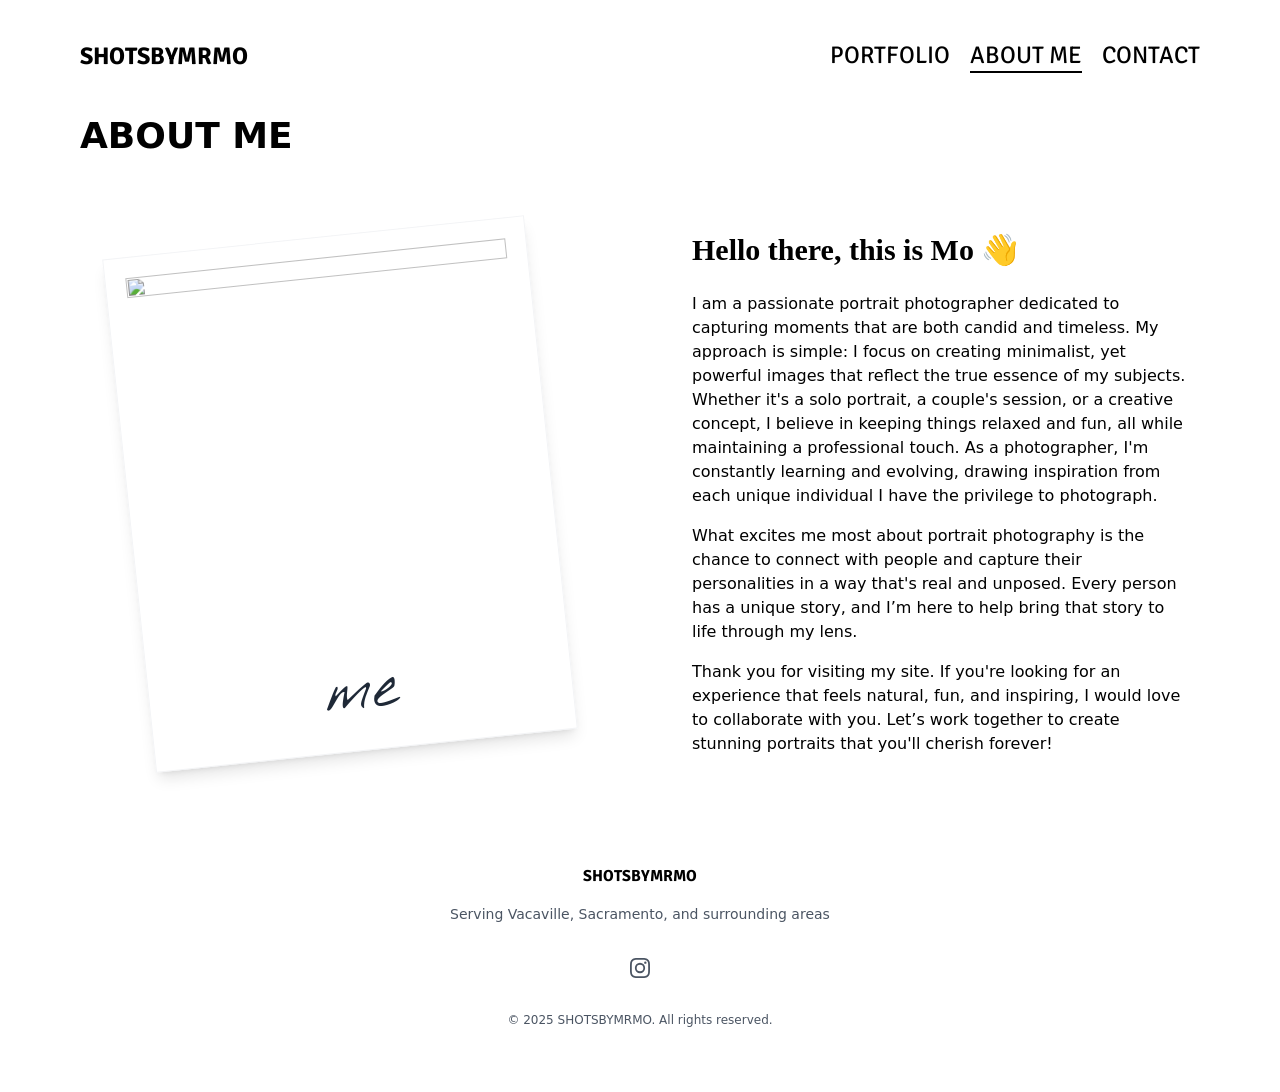
==== about_me.html @ ff5d1e38 "whats in dist" ====
<!DOCTYPE html>
<html lang="en" class="scroll-smooth">

<head>
  <meta charset="UTF-8" />
  <meta http-equiv="X-UA-Compatible" content="IE=edge" />
  <meta name="viewport" content="width=device-width, initial-scale=1.0" />
  <title>SHOTSBYMRMO - About Me</title>
  <meta name="description"
    content="Welcome to shotsbymrmo - where every portrait tells a unique story. Specializing in capturing authentic moments and creating timeless portraits that reflect your true personality. Professional portrait photography services that turn ordinary moments into extraordinary memories.">
  <!-- Favicon -->
  <link rel="icon" type="image/x-icon" href="./assets/shotsbymrmo_favicon.ico" />
  <link rel="stylesheet" href="output.css" />
  <link rel="stylesheet" href="styles.css" />
  <!-- Alpine.js -->
  <script defer src="https://cdn.jsdelivr.net/npm/alpinejs@3.x.x/dist/cdn.min.js"></script>
  <!-- Start - Fonts -->
  <link rel="preconnect" href="https://fonts.gstatic.com" crossorigin />
  <link rel="preconnect" href="https://fonts.googleapis.com" />
  <link href="https://fonts.googleapis.com/css2?family=Nothing+You+Could+Do&display=swap" rel="stylesheet">
  <link href="https://fonts.googleapis.com/css2?family=Signika:wght@400;700&display=swap" rel="stylesheet">
  <!-- End - Fonts -->
</head>

<body
  class="dark:bg-black bg-white h-screen text-black dark:text-white px-5 md:px-20 opacity-0 animate-fade-in transition duration-500">
  <!-- Navbar -->
  <header class="flex w-full overflow-hidden pt-10 pb-1">
    <nav id="nav" x-data="{ open: false }" role="navigation" class="w-full">
      <div class="container mx-auto flex flex-wrap items-center md:flex-no-wrap">
        <div class="mr-4 md:mr-8">
          <a href="../index.html" class="text-2xl font-signika font-bold">SHOTSBYMRMO</a>
        </div>
        <div class="ml-auto md:hidden flex items-center justify-start">
          <button onclick="menuToggle()" @click="open = !open"
            class="tap-highlight-transparent text-black dark:text-white w-5 h-5 relative focus:outline-none"
            @click="open = !open">
            <span class="sr-only">Open main menu</span>
            <div class="block w-5 absolute left-1/2 top-1/2 transform -translate-x-1/2 -translate-y-1/2">
              <span aria-hidden="true"
                class="block absolute h-0.5 w-5 bg-current transform transition duration-500 ease-in-out"
                :class="{'rotate-45': open,' -translate-y-1.5': !open }"></span>
              <span aria-hidden="true"
                class="block absolute  h-0.5 w-5 bg-current   transform transition duration-500 ease-in-out"
                :class="{'opacity-0': open } "></span>
              <span aria-hidden="true"
                class="block absolute  h-0.5 w-5 bg-current transform  transition duration-500 ease-in-out"
                :class="{'-rotate-45': open, ' translate-y-1.5': !open}"></span>
            </div>
          </button>
        </div>
        <div id="menu"
          class="w-full h-0 transition-all ease-out duration-500 md:transition-none md:w-auto md:flex-grow md:flex md:items-center">
          <ul id="ulMenu"
            class="flex flex-col duration-300 ease-out md:space-x-5 sm:transition-none mt-5 md:flex-row md:items-center md:ml-auto md:mt-0 md:pt-0 md:border-0">
            <li class="group transition duration-300">
              <a href="../index.html" class="font-signika text-2xl">PORTFOLIO
                <span
                  class="hidden md:block max-w-0 group-hover:max-w-full transition-all duration-500 h-0.5 bg-black dark:bg-white">
                </span>
              </a>
            </li>
            <li class="group transition duration-300">
              <a href="about_me.html" class="font-signika text-2xl">ABOUT ME
                <span class="hidden md:block h-0.5 bg-black dark:bg-white"></span>
              </a>
            </li>
            <li class="group transition duration-300">
              <a href="contact.html" class="font-signika text-2xl">CONTACT
                <span
                  class="hidden md:block max-w-0 group-hover:max-w-full transition-all duration-500 h-0.5 bg-black dark:bg-white">
                </span>
              </a>
            </li>
          </ul>
        </div>
      </div>
    </nav>
  </header>
  <!-- Content -->
  <div class="container mx-auto">
    <h1 class="text-4xl pt-10 pb-8"><b>ABOUT ME</b></h1>
    <div class="grid grid-cols-2 gap-14 md:gap-20">
      <div class="col-span-2 md:col-span-1">
        <div
          class="bg-white dark:bg-neutral-900 p-5 pb-28 m-6 md:m-12 shadow-lg border border-gray-100 dark:border-neutral-800 hover:rotate-0 transition duration-500 -rotate-6 relative">
          <img src="https://images.unsplash.com/photo-1736904454590-792a5d4aa386?q=80&w=1587&auto=format&fit=crop&ixlib=rb-4.0.3&ixid=M3wxMjA3fDB8MHxwaG90by1wYWdlfHx8fGVufDB8fHx8fA%3D%3D" alt=""
            class="smooth-edges flex flex-col w-full aspect-square object-cover h-auto"
            style="object-position: center 50%" />
            
          <div class="absolute bottom-0 left-0 right-0 text-center">
            <p class="text-gray-800 dark:text-slate-200 pb-7 h-full text-6xl font-nothingyoucoulddo">me</p>
          </div>
        </div>

      </div>
      <section class="font-normal text-center text-base md:text-start mx-3 col-span-2 md:col-span-1 my-auto">
        <div class="block md:hidden">
          <p class="text-3xl font-serif font-bold mb-1">Hello there,</p>
          <p class="text-3xl font-serif font-bold mb-6">this is Mo <span class="animate-wave">👋</span></p>
        </div>
        <p class="hidden md:block text-3xl font-serif font-bold mb-6">Hello there, this is Mo
          <span class="animate-wave">👋</span>
        </p>
        <p class="mb-4">
          I am a passionate portrait photographer dedicated to capturing moments that are both candid and timeless.
          My approach is simple: I focus on creating minimalist, yet powerful images that reflect the true essence 
          of my subjects. Whether it's a solo portrait, a couple's session, or a creative concept,
          I believe in keeping things relaxed and fun, all while maintaining a professional touch.
          As a photographer, I'm constantly learning and evolving, drawing inspiration from each
          unique individual I have the privilege to photograph.
        </p>
        <p class="mb-4">
          What excites me most about portrait photography is the chance to connect with people
          and capture their personalities in a way that's real and unposed. Every person has
          a unique story, and I’m here to help bring that story to life through my lens.
        </p>
        <p>
          Thank you for visiting my site. If you're looking for an experience that feels natural,
          fun, and inspiring, I would love to collaborate with you. Let’s work together to create
          stunning portraits that you'll cherish forever!
        </p>
      </section>
    </div>
  </div>
  <!-- Footer -->
  <footer>
    <div class="max-w-screen-xl py-16 mx-auto">
      <div class="grid grid-cols-1 gap-8 text-center mx-auto">
        <div>
          <p class="font-signika"><b>SHOTSBYMRMO</b></p>
          <p class="mt-4 text-sm text-gray-600 dark:text-gray-300">
            Serving Vacaville, Sacramento, and surrounding areas
          </p>
          <div class="flex mx-auto">
            <div class="mx-auto space-x-6 flex mt-8 text-gray-600 dark:text-gray-300">
              <a class="transition duration-300 hover:opacity-75" href="https://www.instagram.com/shotsbymrmo?utm_source=ig_web_button_share_sheet&igsh=ZDNlZDc0MzIxNw==" target="_blank"
                rel="noreferrer">
                <span class="sr-only"> Instagram </span>
                <svg class="w-6 h-6" fill="currentColor" viewBox="0 0 24 24" aria-hidden="true">
                  <path fillRule="evenodd"
                    d="M12.315 2c2.43 0 2.784.013 3.808.06 1.064.049 1.791.218 2.427.465a4.902 4.902 0 011.772 1.153 4.902 4.902 0 011.153 1.772c.247.636.416 1.363.465 2.427.048 1.067.06 1.407.06 4.123v.08c0 2.643-.012 2.987-.06 4.043-.049 1.064-.218 1.791-.465 2.427a4.902 4.902 0 01-1.153 1.772 4.902 4.902 0 01-1.772 1.153c-.636.247-1.363.416-2.427.465-1.067.048-1.407.06-4.123.06h-.08c-2.643 0-2.987-.012-4.043-.06-1.064-.049-1.791-.218-2.427-.465a4.902 4.902 0 01-1.772-1.153 4.902 4.902 0 01-1.153-1.772c-.247-.636-.416-1.363-.465-2.427-.047-1.024-.06-1.379-.06-3.808v-.63c0-2.43.013-2.784.06-3.808.049-1.064.218-1.791.465-2.427a4.902 4.902 0 011.153-1.772A4.902 4.902 0 015.45 2.525c.636-.247 1.363-.416 2.427-.465C8.901 2.013 9.256 2 11.685 2h.63zm-.081 1.802h-.468c-2.456 0-2.784.011-3.807.058-.975.045-1.504.207-1.857.344-.467.182-.8.398-1.15.748-.35.35-.566.683-.748 1.15-.137.353-.3.882-.344 1.857-.047 1.023-.058 1.351-.058 3.807v.468c0 2.456.011 2.784.058 3.807.045.975.207 1.504.344 1.857.182.466.399.8.748 1.15.35.35.683.566 1.15.748.353.137.882.3 1.857.344 1.054.048 1.37.058 4.041.058h.08c2.597 0 2.917-.01 3.96-.058.976-.045 1.505-.207 1.858-.344.466-.182.8-.398 1.15-.748.35-.35.566-.683.748-1.15.137-.353.3-.882.344-1.857.048-1.055.058-1.37.058-4.041v-.08c0-2.597-.01-2.917-.058-3.96-.045-.976-.207-1.505-.344-1.858a3.097 3.097 0 00-.748-1.15 3.098 3.098 0 00-1.15-.748c-.353-.137-.882-.3-1.857-.344-1.023-.047-1.351-.058-3.807-.058zM12 6.865a5.135 5.135 0 110 10.27 5.135 5.135 0 010-10.27zm0 1.802a3.333 3.333 0 100 6.666 3.333 3.333 0 000-6.666zm5.338-3.205a1.2 1.2 0 110 2.4 1.2 1.2 0 010-2.4z"
                    clipRule="evenodd" />
                </svg>
              </a>
            </div>
          </div>
        </div>
      </div>
      <p class="mt-8 text-xs text-gray-600 dark:text-gray-300 text-center">
        © 2025 SHOTSBYMRMO. All rights reserved.
      </p>
    </div>
  </footer>
  <script src="fade_in.js"></script>
  <script src="menu.js"></script>
</body>

</html>
---- output.css ----
/*
! tailwindcss v3.2.7 | MIT License | https://tailwindcss.com
*/

/*
1. Prevent padding and border from affecting element width. (https://github.com/mozdevs/cssremedy/issues/4)
2. Allow adding a border to an element by just adding a border-width. (https://github.com/tailwindcss/tailwindcss/pull/116)
*/

*,
::before,
::after {
  box-sizing: border-box;
  /* 1 */
  border-width: 0;
  /* 2 */
  border-style: solid;
  /* 2 */
  border-color: #e5e7eb;
  /* 2 */
}

::before,
::after {
  --tw-content: '';
}

/*
1. Use a consistent sensible line-height in all browsers.
2. Prevent adjustments of font size after orientation changes in iOS.
3. Use a more readable tab size.
4. Use the user's configured `sans` font-family by default.
5. Use the user's configured `sans` font-feature-settings by default.
*/

html {
  line-height: 1.5;
  /* 1 */
  -webkit-text-size-adjust: 100%;
  /* 2 */
  -moz-tab-size: 4;
  /* 3 */
  -o-tab-size: 4;
     tab-size: 4;
  /* 3 */
  font-family: ui-sans-serif, system-ui, -apple-system, BlinkMacSystemFont, "Segoe UI", Roboto, "Helvetica Neue", Arial, "Noto Sans", sans-serif, "Apple Color Emoji", "Segoe UI Emoji", "Segoe UI Symbol", "Noto Color Emoji";
  /* 4 */
  font-feature-settings: normal;
  /* 5 */
}

/*
1. Remove the margin in all browsers.
2. Inherit line-height from `html` so users can set them as a class directly on the `html` element.
*/

body {
  margin: 0;
  /* 1 */
  line-height: inherit;
  /* 2 */
}

/*
1. Add the correct height in Firefox.
2. Correct the inheritance of border color in Firefox. (https://bugzilla.mozilla.org/show_bug.cgi?id=190655)
3. Ensure horizontal rules are visible by default.
*/

hr {
  height: 0;
  /* 1 */
  color: inherit;
  /* 2 */
  border-top-width: 1px;
  /* 3 */
}

/*
Add the correct text decoration in Chrome, Edge, and Safari.
*/

abbr:where([title]) {
  -webkit-text-decoration: underline dotted;
          text-decoration: underline dotted;
}

/*
Remove the default font size and weight for headings.
*/

h1,
h2,
h3,
h4,
h5,
h6 {
  font-size: inherit;
  font-weight: inherit;
}

/*
Reset links to optimize for opt-in styling instead of opt-out.
*/

a {
  color: inherit;
  text-decoration: inherit;
}

/*
Add the correct font weight in Edge and Safari.
*/

b,
strong {
  font-weight: bolder;
}

/*
1. Use the user's configured `mono` font family by default.
2. Correct the odd `em` font sizing in all browsers.
*/

code,
kbd,
samp,
pre {
  font-family: ui-monospace, SFMono-Regular, Menlo, Monaco, Consolas, "Liberation Mono", "Courier New", monospace;
  /* 1 */
  font-size: 1em;
  /* 2 */
}

/*
Add the correct font size in all browsers.
*/

small {
  font-size: 80%;
}

/*
Prevent `sub` and `sup` elements from affecting the line height in all browsers.
*/

sub,
sup {
  font-size: 75%;
  line-height: 0;
  position: relative;
  vertical-align: baseline;
}

sub {
  bottom: -0.25em;
}

sup {
  top: -0.5em;
}

/*
1. Remove text indentation from table contents in Chrome and Safari. (https://bugs.chromium.org/p/chromium/issues/detail?id=999088, https://bugs.webkit.org/show_bug.cgi?id=201297)
2. Correct table border color inheritance in all Chrome and Safari. (https://bugs.chromium.org/p/chromium/issues/detail?id=935729, https://bugs.webkit.org/show_bug.cgi?id=195016)
3. Remove gaps between table borders by default.
*/

table {
  text-indent: 0;
  /* 1 */
  border-color: inherit;
  /* 2 */
  border-collapse: collapse;
  /* 3 */
}

/*
1. Change the font styles in all browsers.
2. Remove the margin in Firefox and Safari.
3. Remove default padding in all browsers.
*/

button,
input,
optgroup,
select,
textarea {
  font-family: inherit;
  /* 1 */
  font-size: 100%;
  /* 1 */
  font-weight: inherit;
  /* 1 */
  line-height: inherit;
  /* 1 */
  color: inherit;
  /* 1 */
  margin: 0;
  /* 2 */
  padding: 0;
  /* 3 */
}

/*
Remove the inheritance of text transform in Edge and Firefox.
*/

button,
select {
  text-transform: none;
}

/*
1. Correct the inability to style clickable types in iOS and Safari.
2. Remove default button styles.
*/

button,
[type='button'],
[type='reset'],
[type='submit'] {
  -webkit-appearance: button;
  /* 1 */
  background-color: transparent;
  /* 2 */
  background-image: none;
  /* 2 */
}

/*
Use the modern Firefox focus style for all focusable elements.
*/

:-moz-focusring {
  outline: auto;
}

/*
Remove the additional `:invalid` styles in Firefox. (https://github.com/mozilla/gecko-dev/blob/2f9eacd9d3d995c937b4251a5557d95d494c9be1/layout/style/res/forms.css#L728-L737)
*/

:-moz-ui-invalid {
  box-shadow: none;
}

/*
Add the correct vertical alignment in Chrome and Firefox.
*/

progress {
  vertical-align: baseline;
}

/*
Correct the cursor style of increment and decrement buttons in Safari.
*/

::-webkit-inner-spin-button,
::-webkit-outer-spin-button {
  height: auto;
}

/*
1. Correct the odd appearance in Chrome and Safari.
2. Correct the outline style in Safari.
*/

[type='search'] {
  -webkit-appearance: textfield;
  /* 1 */
  outline-offset: -2px;
  /* 2 */
}

/*
Remove the inner padding in Chrome and Safari on macOS.
*/

::-webkit-search-decoration {
  -webkit-appearance: none;
}

/*
1. Correct the inability to style clickable types in iOS and Safari.
2. Change font properties to `inherit` in Safari.
*/

::-webkit-file-upload-button {
  -webkit-appearance: button;
  /* 1 */
  font: inherit;
  /* 2 */
}

/*
Add the correct display in Chrome and Safari.
*/

summary {
  display: list-item;
}

/*
Removes the default spacing and border for appropriate elements.
*/

blockquote,
dl,
dd,
h1,
h2,
h3,
h4,
h5,
h6,
hr,
figure,
p,
pre {
  margin: 0;
}

fieldset {
  margin: 0;
  padding: 0;
}

legend {
  padding: 0;
}

ol,
ul,
menu {
  list-style: none;
  margin: 0;
  padding: 0;
}

/*
Prevent resizing textareas horizontally by default.
*/

textarea {
  resize: vertical;
}

/*
1. Reset the default placeholder opacity in Firefox. (https://github.com/tailwindlabs/tailwindcss/issues/3300)
2. Set the default placeholder color to the user's configured gray 400 color.
*/

input::-moz-placeholder, textarea::-moz-placeholder {
  opacity: 1;
  /* 1 */
  color: #9ca3af;
  /* 2 */
}

input::placeholder,
textarea::placeholder {
  opacity: 1;
  /* 1 */
  color: #9ca3af;
  /* 2 */
}

/*
Set the default cursor for buttons.
*/

button,
[role="button"] {
  cursor: pointer;
}

/*
Make sure disabled buttons don't get the pointer cursor.
*/

:disabled {
  cursor: default;
}

/*
1. Make replaced elements `display: block` by default. (https://github.com/mozdevs/cssremedy/issues/14)
2. Add `vertical-align: middle` to align replaced elements more sensibly by default. (https://github.com/jensimmons/cssremedy/issues/14#issuecomment-634934210)
   This can trigger a poorly considered lint error in some tools but is included by design.
*/

img,
svg,
video,
canvas,
audio,
iframe,
embed,
object {
  display: block;
  /* 1 */
  vertical-align: middle;
  /* 2 */
}

/*
Constrain images and videos to the parent width and preserve their intrinsic aspect ratio. (https://github.com/mozdevs/cssremedy/issues/14)
*/

img,
video {
  max-width: 100%;
  height: auto;
}

/* Make elements with the HTML hidden attribute stay hidden by default */

[hidden] {
  display: none;
}

*, ::before, ::after {
  --tw-border-spacing-x: 0;
  --tw-border-spacing-y: 0;
  --tw-translate-x: 0;
  --tw-translate-y: 0;
  --tw-rotate: 0;
  --tw-skew-x: 0;
  --tw-skew-y: 0;
  --tw-scale-x: 1;
  --tw-scale-y: 1;
  --tw-pan-x:  ;
  --tw-pan-y:  ;
  --tw-pinch-zoom:  ;
  --tw-scroll-snap-strictness: proximity;
  --tw-ordinal:  ;
  --tw-slashed-zero:  ;
  --tw-numeric-figure:  ;
  --tw-numeric-spacing:  ;
  --tw-numeric-fraction:  ;
  --tw-ring-inset:  ;
  --tw-ring-offset-width: 0px;
  --tw-ring-offset-color: #fff;
  --tw-ring-color: rgb(59 130 246 / 0.5);
  --tw-ring-offset-shadow: 0 0 #0000;
  --tw-ring-shadow: 0 0 #0000;
  --tw-shadow: 0 0 #0000;
  --tw-shadow-colored: 0 0 #0000;
  --tw-blur:  ;
  --tw-brightness:  ;
  --tw-contrast:  ;
  --tw-grayscale:  ;
  --tw-hue-rotate:  ;
  --tw-invert:  ;
  --tw-saturate:  ;
  --tw-sepia:  ;
  --tw-drop-shadow:  ;
  --tw-backdrop-blur:  ;
  --tw-backdrop-brightness:  ;
  --tw-backdrop-contrast:  ;
  --tw-backdrop-grayscale:  ;
  --tw-backdrop-hue-rotate:  ;
  --tw-backdrop-invert:  ;
  --tw-backdrop-opacity:  ;
  --tw-backdrop-saturate:  ;
  --tw-backdrop-sepia:  ;
}

::backdrop {
  --tw-border-spacing-x: 0;
  --tw-border-spacing-y: 0;
  --tw-translate-x: 0;
  --tw-translate-y: 0;
  --tw-rotate: 0;
  --tw-skew-x: 0;
  --tw-skew-y: 0;
  --tw-scale-x: 1;
  --tw-scale-y: 1;
  --tw-pan-x:  ;
  --tw-pan-y:  ;
  --tw-pinch-zoom:  ;
  --tw-scroll-snap-strictness: proximity;
  --tw-ordinal:  ;
  --tw-slashed-zero:  ;
  --tw-numeric-figure:  ;
  --tw-numeric-spacing:  ;
  --tw-numeric-fraction:  ;
  --tw-ring-inset:  ;
  --tw-ring-offset-width: 0px;
  --tw-ring-offset-color: #fff;
  --tw-ring-color: rgb(59 130 246 / 0.5);
  --tw-ring-offset-shadow: 0 0 #0000;
  --tw-ring-shadow: 0 0 #0000;
  --tw-shadow: 0 0 #0000;
  --tw-shadow-colored: 0 0 #0000;
  --tw-blur:  ;
  --tw-brightness:  ;
  --tw-contrast:  ;
  --tw-grayscale:  ;
  --tw-hue-rotate:  ;
  --tw-invert:  ;
  --tw-saturate:  ;
  --tw-sepia:  ;
  --tw-drop-shadow:  ;
  --tw-backdrop-blur:  ;
  --tw-backdrop-brightness:  ;
  --tw-backdrop-contrast:  ;
  --tw-backdrop-grayscale:  ;
  --tw-backdrop-hue-rotate:  ;
  --tw-backdrop-invert:  ;
  --tw-backdrop-opacity:  ;
  --tw-backdrop-saturate:  ;
  --tw-backdrop-sepia:  ;
}

.container {
  width: 100%;
}

@media (min-width: 640px) {
  .container {
    max-width: 640px;
  }
}

@media (min-width: 768px) {
  .container {
    max-width: 768px;
  }
}

@media (min-width: 1024px) {
  .container {
    max-width: 1024px;
  }
}

@media (min-width: 1280px) {
  .container {
    max-width: 1280px;
  }
}

@media (min-width: 1536px) {
  .container {
    max-width: 1536px;
  }
}

.sr-only {
  position: absolute;
  width: 1px;
  height: 1px;
  padding: 0;
  margin: -1px;
  overflow: hidden;
  clip: rect(0, 0, 0, 0);
  white-space: nowrap;
  border-width: 0;
}

.absolute {
  position: absolute;
}

.relative {
  position: relative;
}

.bottom-0 {
  bottom: 0px;
}

.left-0 {
  left: 0px;
}

.left-1\/2 {
  left: 50%;
}

.right-0 {
  right: 0px;
}

.top-1\/2 {
  top: 50%;
}

.col-span-2 {
  grid-column: span 2 / span 2;
}

.m-6 {
  margin: 1.5rem;
}

.mx-3 {
  margin-left: 0.75rem;
  margin-right: 0.75rem;
}

.mx-4 {
  margin-left: 1rem;
  margin-right: 1rem;
}

.mx-auto {
  margin-left: auto;
  margin-right: auto;
}

.my-auto {
  margin-top: auto;
  margin-bottom: auto;
}

.mb-1 {
  margin-bottom: 0.25rem;
}

.mb-2 {
  margin-bottom: 0.5rem;
}

.mb-4 {
  margin-bottom: 1rem;
}

.mb-6 {
  margin-bottom: 1.5rem;
}

.ml-5 {
  margin-left: 1.25rem;
}

.ml-auto {
  margin-left: auto;
}

.mr-4 {
  margin-right: 1rem;
}

.mt-4 {
  margin-top: 1rem;
}

.mt-5 {
  margin-top: 1.25rem;
}

.mt-8 {
  margin-top: 2rem;
}

.block {
  display: block;
}

.flex {
  display: flex;
}

.grid {
  display: grid;
}

.hidden {
  display: none;
}

.aspect-square {
  aspect-ratio: 1 / 1;
}

.h-0 {
  height: 0px;
}

.h-0\.5 {
  height: 0.125rem;
}

.h-32 {
  height: 8rem;
}

.h-5 {
  height: 1.25rem;
}

.h-6 {
  height: 1.5rem;
}

.h-auto {
  height: auto;
}

.h-full {
  height: 100%;
}

.h-screen {
  height: 100vh;
}

.max-h-full {
  max-height: 100%;
}

.w-5 {
  width: 1.25rem;
}

.w-6 {
  width: 1.5rem;
}

.w-full {
  width: 100%;
}

.max-w-0 {
  max-width: 0rem;
}

.max-w-screen-md {
  max-width: 768px;
}

.max-w-screen-xl {
  max-width: 1280px;
}

.-translate-x-1\/2 {
  --tw-translate-x: -50%;
  transform: translate(var(--tw-translate-x), var(--tw-translate-y)) rotate(var(--tw-rotate)) skewX(var(--tw-skew-x)) skewY(var(--tw-skew-y)) scaleX(var(--tw-scale-x)) scaleY(var(--tw-scale-y));
}

.-translate-y-1 {
  --tw-translate-y: -0.25rem;
  transform: translate(var(--tw-translate-x), var(--tw-translate-y)) rotate(var(--tw-rotate)) skewX(var(--tw-skew-x)) skewY(var(--tw-skew-y)) scaleX(var(--tw-scale-x)) scaleY(var(--tw-scale-y));
}

.-translate-y-1\.5 {
  --tw-translate-y: -0.375rem;
  transform: translate(var(--tw-translate-x), var(--tw-translate-y)) rotate(var(--tw-rotate)) skewX(var(--tw-skew-x)) skewY(var(--tw-skew-y)) scaleX(var(--tw-scale-x)) scaleY(var(--tw-scale-y));
}

.-translate-y-1\/2 {
  --tw-translate-y: -50%;
  transform: translate(var(--tw-translate-x), var(--tw-translate-y)) rotate(var(--tw-rotate)) skewX(var(--tw-skew-x)) skewY(var(--tw-skew-y)) scaleX(var(--tw-scale-x)) scaleY(var(--tw-scale-y));
}

.translate-y-1 {
  --tw-translate-y: 0.25rem;
  transform: translate(var(--tw-translate-x), var(--tw-translate-y)) rotate(var(--tw-rotate)) skewX(var(--tw-skew-x)) skewY(var(--tw-skew-y)) scaleX(var(--tw-scale-x)) scaleY(var(--tw-scale-y));
}

.translate-y-1\.5 {
  --tw-translate-y: 0.375rem;
  transform: translate(var(--tw-translate-x), var(--tw-translate-y)) rotate(var(--tw-rotate)) skewX(var(--tw-skew-x)) skewY(var(--tw-skew-y)) scaleX(var(--tw-scale-x)) scaleY(var(--tw-scale-y));
}

.-rotate-45 {
  --tw-rotate: -45deg;
  transform: translate(var(--tw-translate-x), var(--tw-translate-y)) rotate(var(--tw-rotate)) skewX(var(--tw-skew-x)) skewY(var(--tw-skew-y)) scaleX(var(--tw-scale-x)) scaleY(var(--tw-scale-y));
}

.-rotate-6 {
  --tw-rotate: -6deg;
  transform: translate(var(--tw-translate-x), var(--tw-translate-y)) rotate(var(--tw-rotate)) skewX(var(--tw-skew-x)) skewY(var(--tw-skew-y)) scaleX(var(--tw-scale-x)) scaleY(var(--tw-scale-y));
}

.rotate-45 {
  --tw-rotate: 45deg;
  transform: translate(var(--tw-translate-x), var(--tw-translate-y)) rotate(var(--tw-rotate)) skewX(var(--tw-skew-x)) skewY(var(--tw-skew-y)) scaleX(var(--tw-scale-x)) scaleY(var(--tw-scale-y));
}

.rotate-6 {
  --tw-rotate: 6deg;
  transform: translate(var(--tw-translate-x), var(--tw-translate-y)) rotate(var(--tw-rotate)) skewX(var(--tw-skew-x)) skewY(var(--tw-skew-y)) scaleX(var(--tw-scale-x)) scaleY(var(--tw-scale-y));
}

.scale-100 {
  --tw-scale-x: 1;
  --tw-scale-y: 1;
  transform: translate(var(--tw-translate-x), var(--tw-translate-y)) rotate(var(--tw-rotate)) skewX(var(--tw-skew-x)) skewY(var(--tw-skew-y)) scaleX(var(--tw-scale-x)) scaleY(var(--tw-scale-y));
}

.transform {
  transform: translate(var(--tw-translate-x), var(--tw-translate-y)) rotate(var(--tw-rotate)) skewX(var(--tw-skew-x)) skewY(var(--tw-skew-y)) scaleX(var(--tw-scale-x)) scaleY(var(--tw-scale-y));
}

.resize {
  resize: both;
}

.grid-cols-1 {
  grid-template-columns: repeat(1, minmax(0, 1fr));
}

.grid-cols-2 {
  grid-template-columns: repeat(2, minmax(0, 1fr));
}

.flex-col {
  flex-direction: column;
}

.flex-wrap {
  flex-wrap: wrap;
}

.items-center {
  align-items: center;
}

.justify-start {
  justify-content: flex-start;
}

.gap-14 {
  gap: 3.5rem;
}

.gap-16 {
  gap: 4rem;
}

.gap-8 {
  gap: 2rem;
}

.space-x-5 > :not([hidden]) ~ :not([hidden]) {
  --tw-space-x-reverse: 0;
  margin-right: calc(1.25rem * var(--tw-space-x-reverse));
  margin-left: calc(1.25rem * calc(1 - var(--tw-space-x-reverse)));
}

.space-x-6 > :not([hidden]) ~ :not([hidden]) {
  --tw-space-x-reverse: 0;
  margin-right: calc(1.5rem * var(--tw-space-x-reverse));
  margin-left: calc(1.5rem * calc(1 - var(--tw-space-x-reverse)));
}

.space-y-8 > :not([hidden]) ~ :not([hidden]) {
  --tw-space-y-reverse: 0;
  margin-top: calc(2rem * calc(1 - var(--tw-space-y-reverse)));
  margin-bottom: calc(2rem * var(--tw-space-y-reverse));
}

.overflow-hidden {
  overflow: hidden;
}

.scroll-smooth {
  scroll-behavior: smooth;
}

.rounded-lg {
  border-radius: 0.5rem;
}

.border {
  border-width: 1px;
}

.border-gray-100 {
  --tw-border-opacity: 1;
  border-color: rgb(243 244 246 / var(--tw-border-opacity));
}

.border-gray-300 {
  --tw-border-opacity: 1;
  border-color: rgb(209 213 219 / var(--tw-border-opacity));
}

.bg-black {
  --tw-bg-opacity: 1;
  background-color: rgb(0 0 0 / var(--tw-bg-opacity));
}

.bg-current {
  background-color: currentColor;
}

.bg-gray-50 {
  --tw-bg-opacity: 1;
  background-color: rgb(249 250 251 / var(--tw-bg-opacity));
}

.bg-white {
  --tw-bg-opacity: 1;
  background-color: rgb(255 255 255 / var(--tw-bg-opacity));
}

.object-cover {
  -o-object-fit: cover;
     object-fit: cover;
}

.object-center {
  -o-object-position: center;
     object-position: center;
}

.p-1 {
  padding: 0.25rem;
}

.p-2 {
  padding: 0.5rem;
}

.p-2\.5 {
  padding: 0.625rem;
}

.p-3 {
  padding: 0.75rem;
}

.p-5 {
  padding: 1.25rem;
}

.px-5 {
  padding-left: 1.25rem;
  padding-right: 1.25rem;
}

.py-16 {
  padding-top: 4rem;
  padding-bottom: 4rem;
}

.py-3 {
  padding-top: 0.75rem;
  padding-bottom: 0.75rem;
}

.pb-1 {
  padding-bottom: 0.25rem;
}

.pb-20 {
  padding-bottom: 5rem;
}

.pb-28 {
  padding-bottom: 7rem;
}

.pb-7 {
  padding-bottom: 1.75rem;
}

.pb-8 {
  padding-bottom: 2rem;
}

.pt-10 {
  padding-top: 2.5rem;
}

.text-center {
  text-align: center;
}

.font-nothingyoucoulddo {
  font-family: Nothing You Could Do, cursive;
}

.font-serif {
  font-family: ui-serif, Georgia, Cambria, "Times New Roman", Times, serif;
}

.font-signika {
  font-family: Signika, sans-serif;
}

.text-2xl {
  font-size: 1.5rem;
  line-height: 2rem;
}

.text-3xl {
  font-size: 1.875rem;
  line-height: 2.25rem;
}

.text-4xl {
  font-size: 2.25rem;
  line-height: 2.5rem;
}

.text-6xl {
  font-size: 3.75rem;
  line-height: 1;
}

.text-base {
  font-size: 1rem;
  line-height: 1.5rem;
}

.text-sm {
  font-size: 0.875rem;
  line-height: 1.25rem;
}

.text-xs {
  font-size: 0.75rem;
  line-height: 1rem;
}

.font-bold {
  font-weight: 700;
}

.font-medium {
  font-weight: 500;
}

.font-normal {
  font-weight: 400;
}

.text-black {
  --tw-text-opacity: 1;
  color: rgb(0 0 0 / var(--tw-text-opacity));
}

.text-gray-600 {
  --tw-text-opacity: 1;
  color: rgb(75 85 99 / var(--tw-text-opacity));
}

.text-gray-800 {
  --tw-text-opacity: 1;
  color: rgb(31 41 55 / var(--tw-text-opacity));
}

.text-gray-900 {
  --tw-text-opacity: 1;
  color: rgb(17 24 39 / var(--tw-text-opacity));
}

.text-neutral-700 {
  --tw-text-opacity: 1;
  color: rgb(64 64 64 / var(--tw-text-opacity));
}

.text-white {
  --tw-text-opacity: 1;
  color: rgb(255 255 255 / var(--tw-text-opacity));
}

.underline {
  text-decoration-line: underline;
}

.opacity-0 {
  opacity: 0;
}

.opacity-100 {
  opacity: 1;
}

.shadow-lg {
  --tw-shadow: 0 10px 15px -3px rgb(0 0 0 / 0.1), 0 4px 6px -4px rgb(0 0 0 / 0.1);
  --tw-shadow-colored: 0 10px 15px -3px var(--tw-shadow-color), 0 4px 6px -4px var(--tw-shadow-color);
  box-shadow: var(--tw-ring-offset-shadow, 0 0 #0000), var(--tw-ring-shadow, 0 0 #0000), var(--tw-shadow);
}

.shadow-sm {
  --tw-shadow: 0 1px 2px 0 rgb(0 0 0 / 0.05);
  --tw-shadow-colored: 0 1px 2px 0 var(--tw-shadow-color);
  box-shadow: var(--tw-ring-offset-shadow, 0 0 #0000), var(--tw-ring-shadow, 0 0 #0000), var(--tw-shadow);
}

.transition {
  transition-property: color, background-color, border-color, text-decoration-color, fill, stroke, opacity, box-shadow, transform, filter, -webkit-backdrop-filter;
  transition-property: color, background-color, border-color, text-decoration-color, fill, stroke, opacity, box-shadow, transform, filter, backdrop-filter;
  transition-property: color, background-color, border-color, text-decoration-color, fill, stroke, opacity, box-shadow, transform, filter, backdrop-filter, -webkit-backdrop-filter;
  transition-timing-function: cubic-bezier(0.4, 0, 0.2, 1);
  transition-duration: 150ms;
}

.transition-all {
  transition-property: all;
  transition-timing-function: cubic-bezier(0.4, 0, 0.2, 1);
  transition-duration: 150ms;
}

.duration-300 {
  transition-duration: 300ms;
}

.duration-500 {
  transition-duration: 500ms;
}

.ease-in-out {
  transition-timing-function: cubic-bezier(0.4, 0, 0.2, 1);
}

.ease-out {
  transition-timing-function: cubic-bezier(0, 0, 0.2, 1);
}

.tap-highlight-transparent {
  -webkit-tap-highlight-color: transparent;
}

.smooth-edges {
  -webkit-backface-visibility: hidden;
}

.animate-wave {
  animation-name: wave;
  animation-duration: 2.5s;
  animation-iteration-count: infinite;
  transform-origin: 70% 70%;
  display: inline-block;
}

@keyframes wave {
  0% {
    transform: rotate( 0.0deg)
  }

  10% {
    transform: rotate(14.0deg)
  }

  20% {
    transform: rotate(-8.0deg)
  }

  30% {
    transform: rotate(14.0deg)
  }

  40% {
    transform: rotate(-4.0deg)
  }

  50% {
    transform: rotate(10.0deg)
  }

  60% {
    transform: rotate( 0.0deg)
  }

  100% {
    transform: rotate( 0.0deg)
  }
}

.hover\:rotate-0:hover {
  --tw-rotate: 0deg;
  transform: translate(var(--tw-translate-x), var(--tw-translate-y)) rotate(var(--tw-rotate)) skewX(var(--tw-skew-x)) skewY(var(--tw-skew-y)) scaleX(var(--tw-scale-x)) scaleY(var(--tw-scale-y));
}

.hover\:scale-110:hover {
  --tw-scale-x: 1.1;
  --tw-scale-y: 1.1;
  transform: translate(var(--tw-translate-x), var(--tw-translate-y)) rotate(var(--tw-rotate)) skewX(var(--tw-skew-x)) skewY(var(--tw-skew-y)) scaleX(var(--tw-scale-x)) scaleY(var(--tw-scale-y));
}

.hover\:opacity-75:hover {
  opacity: 0.75;
}

.focus\:outline-none:focus {
  outline: 2px solid transparent;
  outline-offset: 2px;
}

.focus\:ring-4:focus {
  --tw-ring-offset-shadow: var(--tw-ring-inset) 0 0 0 var(--tw-ring-offset-width) var(--tw-ring-offset-color);
  --tw-ring-shadow: var(--tw-ring-inset) 0 0 0 calc(4px + var(--tw-ring-offset-width)) var(--tw-ring-color);
  box-shadow: var(--tw-ring-offset-shadow), var(--tw-ring-shadow), var(--tw-shadow, 0 0 #0000);
}

.group:hover .group-hover\:max-w-full {
  max-width: 100%;
}

@media (prefers-color-scheme: dark) {
  .dark\:border-neutral-800 {
    --tw-border-opacity: 1;
    border-color: rgb(38 38 38 / var(--tw-border-opacity));
  }

  .dark\:bg-black {
    --tw-bg-opacity: 1;
    background-color: rgb(0 0 0 / var(--tw-bg-opacity));
  }

  .dark\:bg-neutral-900 {
    --tw-bg-opacity: 1;
    background-color: rgb(23 23 23 / var(--tw-bg-opacity));
  }

  .dark\:bg-white {
    --tw-bg-opacity: 1;
    background-color: rgb(255 255 255 / var(--tw-bg-opacity));
  }

  .dark\:text-black {
    --tw-text-opacity: 1;
    color: rgb(0 0 0 / var(--tw-text-opacity));
  }

  .dark\:text-gray-300 {
    --tw-text-opacity: 1;
    color: rgb(209 213 219 / var(--tw-text-opacity));
  }

  .dark\:text-gray-400 {
    --tw-text-opacity: 1;
    color: rgb(156 163 175 / var(--tw-text-opacity));
  }

  .dark\:text-slate-200 {
    --tw-text-opacity: 1;
    color: rgb(226 232 240 / var(--tw-text-opacity));
  }

  .dark\:text-white {
    --tw-text-opacity: 1;
    color: rgb(255 255 255 / var(--tw-text-opacity));
  }

  .dark\:placeholder-gray-400::-moz-placeholder {
    --tw-placeholder-opacity: 1;
    color: rgb(156 163 175 / var(--tw-placeholder-opacity));
  }

  .dark\:placeholder-gray-400::placeholder {
    --tw-placeholder-opacity: 1;
    color: rgb(156 163 175 / var(--tw-placeholder-opacity));
  }
}

@media (min-width: 640px) {
  .sm\:col-span-2 {
    grid-column: span 2 / span 2;
  }

  .sm\:w-fit {
    width: -moz-fit-content;
    width: fit-content;
  }

  .sm\:transition-none {
    transition-property: none;
  }
}

@media (min-width: 768px) {
  .md\:col-span-1 {
    grid-column: span 1 / span 1;
  }

  .md\:m-12 {
    margin: 3rem;
  }

  .md\:mx-0 {
    margin-left: 0px;
    margin-right: 0px;
  }

  .md\:ml-5 {
    margin-left: 1.25rem;
  }

  .md\:ml-auto {
    margin-left: auto;
  }

  .md\:mr-8 {
    margin-right: 2rem;
  }

  .md\:mt-0 {
    margin-top: 0px;
  }

  .md\:block {
    display: block;
  }

  .md\:flex {
    display: flex;
  }

  .md\:hidden {
    display: none;
  }

  .md\:w-1\/2 {
    width: 50%;
  }

  .md\:w-auto {
    width: auto;
  }

  .md\:flex-grow {
    flex-grow: 1;
  }

  .md\:flex-row {
    flex-direction: row;
  }

  .md\:items-center {
    align-items: center;
  }

  .md\:gap-20 {
    gap: 5rem;
  }

  .md\:space-x-5 > :not([hidden]) ~ :not([hidden]) {
    --tw-space-x-reverse: 0;
    margin-right: calc(1.25rem * var(--tw-space-x-reverse));
    margin-left: calc(1.25rem * calc(1 - var(--tw-space-x-reverse)));
  }

  .md\:border-0 {
    border-width: 0px;
  }

  .md\:px-20 {
    padding-left: 5rem;
    padding-right: 5rem;
  }

  .md\:pt-0 {
    padding-top: 0px;
  }

  .md\:text-start {
    text-align: start;
  }

  .md\:transition-none {
    transition-property: none;
  }
}
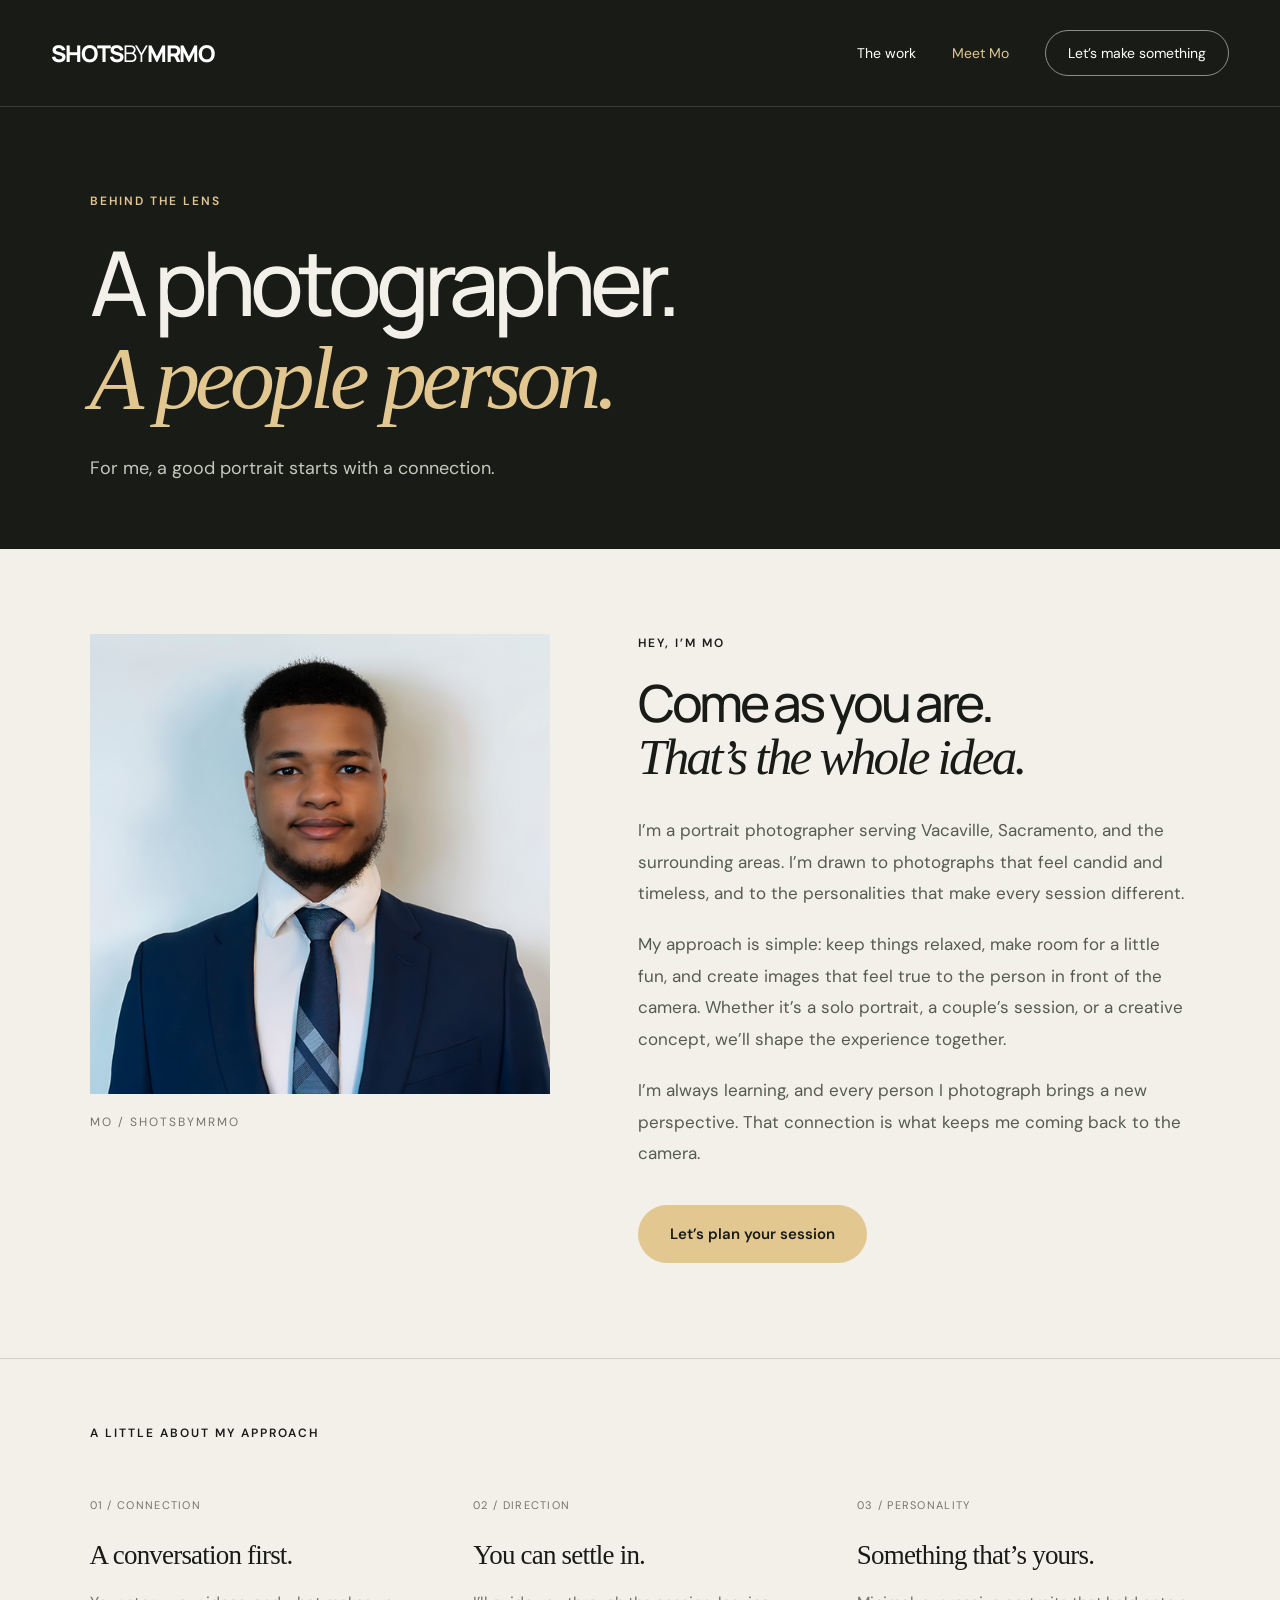
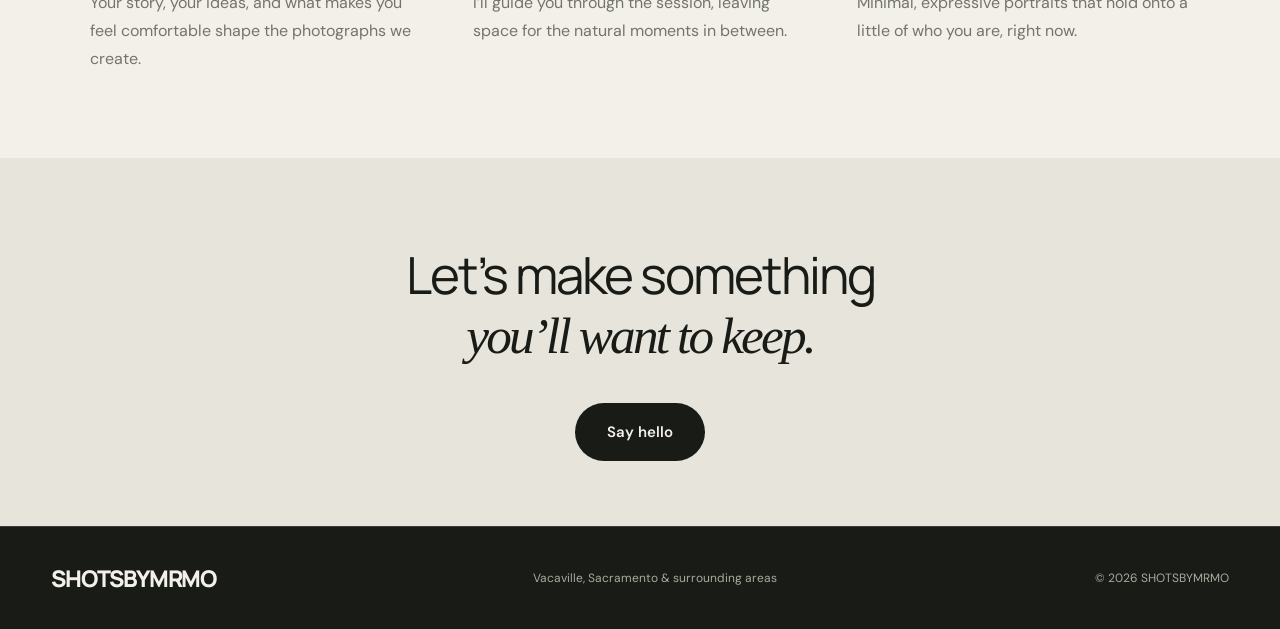
==== commit 21231a2f: "Unify About and Contact styling and add Mo professional portrait" ====
--- a/about_me.html
+++ b/about_me.html
@@ -1,159 +1,3 @@
-<!DOCTYPE html>
-<html lang="en" class="scroll-smooth">
-
-<head>
-  <meta charset="UTF-8" />
-  <meta http-equiv="X-UA-Compatible" content="IE=edge" />
-  <meta name="viewport" content="width=device-width, initial-scale=1.0" />
-  <title>SHOTSBYMRMO - About Me</title>
-  <meta name="description"
-    content="Welcome to shotsbymrmo - where every portrait tells a unique story. Specializing in capturing authentic moments and creating timeless portraits that reflect your true personality. Professional portrait photography services that turn ordinary moments into extraordinary memories.">
-  <!-- Favicon -->
-  <link rel="icon" type="image/x-icon" href="./assets/shotsbymrmo_favicon.ico" />
-  <link rel="stylesheet" href="output.css" />
-  <link rel="stylesheet" href="styles.css" />
-  <!-- Alpine.js -->
-  <script defer src="https://cdn.jsdelivr.net/npm/alpinejs@3.x.x/dist/cdn.min.js"></script>
-  <!-- Start - Fonts -->
-  <link rel="preconnect" href="https://fonts.gstatic.com" crossorigin />
-  <link rel="preconnect" href="https://fonts.googleapis.com" />
-  <link href="https://fonts.googleapis.com/css2?family=Nothing+You+Could+Do&display=swap" rel="stylesheet">
-  <link href="https://fonts.googleapis.com/css2?family=Signika:wght@400;700&display=swap" rel="stylesheet">
-  <!-- End - Fonts -->
-</head>
-
-<body
-  class="dark:bg-black bg-white h-screen text-black dark:text-white px-5 md:px-20 opacity-0 animate-fade-in transition duration-500">
-  <!-- Navbar -->
-  <header class="flex w-full overflow-hidden pt-10 pb-1">
-    <nav id="nav" x-data="{ open: false }" role="navigation" class="w-full">
-      <div class="container mx-auto flex flex-wrap items-center md:flex-no-wrap">
-        <div class="mr-4 md:mr-8">
-          <a href="../index.html" class="text-2xl font-signika font-bold">SHOTSBYMRMO</a>
-        </div>
-        <div class="ml-auto md:hidden flex items-center justify-start">
-          <button onclick="menuToggle()" @click="open = !open"
-            class="tap-highlight-transparent text-black dark:text-white w-5 h-5 relative focus:outline-none"
-            @click="open = !open">
-            <span class="sr-only">Open main menu</span>
-            <div class="block w-5 absolute left-1/2 top-1/2 transform -translate-x-1/2 -translate-y-1/2">
-              <span aria-hidden="true"
-                class="block absolute h-0.5 w-5 bg-current transform transition duration-500 ease-in-out"
-                :class="{'rotate-45': open,' -translate-y-1.5': !open }"></span>
-              <span aria-hidden="true"
-                class="block absolute  h-0.5 w-5 bg-current   transform transition duration-500 ease-in-out"
-                :class="{'opacity-0': open } "></span>
-              <span aria-hidden="true"
-                class="block absolute  h-0.5 w-5 bg-current transform  transition duration-500 ease-in-out"
-                :class="{'-rotate-45': open, ' translate-y-1.5': !open}"></span>
-            </div>
-          </button>
-        </div>
-        <div id="menu"
-          class="w-full h-0 transition-all ease-out duration-500 md:transition-none md:w-auto md:flex-grow md:flex md:items-center">
-          <ul id="ulMenu"
-            class="flex flex-col duration-300 ease-out md:space-x-5 sm:transition-none mt-5 md:flex-row md:items-center md:ml-auto md:mt-0 md:pt-0 md:border-0">
-            <li class="group transition duration-300">
-              <a href="../index.html" class="font-signika text-2xl">PORTFOLIO
-                <span
-                  class="hidden md:block max-w-0 group-hover:max-w-full transition-all duration-500 h-0.5 bg-black dark:bg-white">
-                </span>
-              </a>
-            </li>
-            <li class="group transition duration-300">
-              <a href="about_me.html" class="font-signika text-2xl">ABOUT ME
-                <span class="hidden md:block h-0.5 bg-black dark:bg-white"></span>
-              </a>
-            </li>
-            <li class="group transition duration-300">
-              <a href="contact.html" class="font-signika text-2xl">CONTACT
-                <span
-                  class="hidden md:block max-w-0 group-hover:max-w-full transition-all duration-500 h-0.5 bg-black dark:bg-white">
-                </span>
-              </a>
-            </li>
-          </ul>
-        </div>
-      </div>
-    </nav>
-  </header>
-  <!-- Content -->
-  <div class="container mx-auto">
-    <h1 class="text-4xl pt-10 pb-8"><b>ABOUT ME</b></h1>
-    <div class="grid grid-cols-2 gap-14 md:gap-20">
-      <div class="col-span-2 md:col-span-1">
-        <div
-          class="bg-white dark:bg-neutral-900 p-5 pb-28 m-6 md:m-12 shadow-lg border border-gray-100 dark:border-neutral-800 hover:rotate-0 transition duration-500 -rotate-6 relative">
-          <img src="https://images.unsplash.com/photo-1736904454590-792a5d4aa386?q=80&w=1587&auto=format&fit=crop&ixlib=rb-4.0.3&ixid=M3wxMjA3fDB8MHxwaG90by1wYWdlfHx8fGVufDB8fHx8fA%3D%3D" alt=""
-            class="smooth-edges flex flex-col w-full aspect-square object-cover h-auto"
-            style="object-position: center 50%" />
-            
-          <div class="absolute bottom-0 left-0 right-0 text-center">
-            <p class="text-gray-800 dark:text-slate-200 pb-7 h-full text-6xl font-nothingyoucoulddo">me</p>
-          </div>
-        </div>
-
-      </div>
-      <section class="font-normal text-center text-base md:text-start mx-3 col-span-2 md:col-span-1 my-auto">
-        <div class="block md:hidden">
-          <p class="text-3xl font-serif font-bold mb-1">Hello there,</p>
-          <p class="text-3xl font-serif font-bold mb-6">this is Mo <span class="animate-wave">👋</span></p>
-        </div>
-        <p class="hidden md:block text-3xl font-serif font-bold mb-6">Hello there, this is Mo
-          <span class="animate-wave">👋</span>
-        </p>
-        <p class="mb-4">
-          I am a passionate portrait photographer dedicated to capturing moments that are both candid and timeless.
-          My approach is simple: I focus on creating minimalist, yet powerful images that reflect the true essence 
-          of my subjects. Whether it's a solo portrait, a couple's session, or a creative concept,
-          I believe in keeping things relaxed and fun, all while maintaining a professional touch.
-          As a photographer, I'm constantly learning and evolving, drawing inspiration from each
-          unique individual I have the privilege to photograph.
-        </p>
-        <p class="mb-4">
-          What excites me most about portrait photography is the chance to connect with people
-          and capture their personalities in a way that's real and unposed. Every person has
-          a unique story, and I’m here to help bring that story to life through my lens.
-        </p>
-        <p>
-          Thank you for visiting my site. If you're looking for an experience that feels natural,
-          fun, and inspiring, I would love to collaborate with you. Let’s work together to create
-          stunning portraits that you'll cherish forever!
-        </p>
-      </section>
-    </div>
-  </div>
-  <!-- Footer -->
-  <footer>
-    <div class="max-w-screen-xl py-16 mx-auto">
-      <div class="grid grid-cols-1 gap-8 text-center mx-auto">
-        <div>
-          <p class="font-signika"><b>SHOTSBYMRMO</b></p>
-          <p class="mt-4 text-sm text-gray-600 dark:text-gray-300">
-            Serving Vacaville, Sacramento, and surrounding areas
-          </p>
-          <div class="flex mx-auto">
-            <div class="mx-auto space-x-6 flex mt-8 text-gray-600 dark:text-gray-300">
-              <a class="transition duration-300 hover:opacity-75" href="https://www.instagram.com/shotsbymrmo?utm_source=ig_web_button_share_sheet&igsh=ZDNlZDc0MzIxNw==" target="_blank"
-                rel="noreferrer">
-                <span class="sr-only"> Instagram </span>
-                <svg class="w-6 h-6" fill="currentColor" viewBox="0 0 24 24" aria-hidden="true">
-                  <path fillRule="evenodd"
-                    d="M12.315 2c2.43 0 2.784.013 3.808.06 1.064.049 1.791.218 2.427.465a4.902 4.902 0 011.772 1.153 4.902 4.902 0 011.153 1.772c.247.636.416 1.363.465 2.427.048 1.067.06 1.407.06 4.123v.08c0 2.643-.012 2.987-.06 4.043-.049 1.064-.218 1.791-.465 2.427a4.902 4.902 0 01-1.153 1.772 4.902 4.902 0 01-1.772 1.153c-.636.247-1.363.416-2.427.465-1.067.048-1.407.06-4.123.06h-.08c-2.643 0-2.987-.012-4.043-.06-1.064-.049-1.791-.218-2.427-.465a4.902 4.902 0 01-1.772-1.153 4.902 4.902 0 01-1.153-1.772c-.247-.636-.416-1.363-.465-2.427-.047-1.024-.06-1.379-.06-3.808v-.63c0-2.43.013-2.784.06-3.808.049-1.064.218-1.791.465-2.427a4.902 4.902 0 011.153-1.772A4.902 4.902 0 015.45 2.525c.636-.247 1.363-.416 2.427-.465C8.901 2.013 9.256 2 11.685 2h.63zm-.081 1.802h-.468c-2.456 0-2.784.011-3.807.058-.975.045-1.504.207-1.857.344-.467.182-.8.398-1.15.748-.35.35-.566.683-.748 1.15-.137.353-.3.882-.344 1.857-.047 1.023-.058 1.351-.058 3.807v.468c0 2.456.011 2.784.058 3.807.045.975.207 1.504.344 1.857.182.466.399.8.748 1.15.35.35.683.566 1.15.748.353.137.882.3 1.857.344 1.054.048 1.37.058 4.041.058h.08c2.597 0 2.917-.01 3.96-.058.976-.045 1.505-.207 1.858-.344.466-.182.8-.398 1.15-.748.35-.35.566-.683.748-1.15.137-.353.3-.882.344-1.857.048-1.055.058-1.37.058-4.041v-.08c0-2.597-.01-2.917-.058-3.96-.045-.976-.207-1.505-.344-1.858a3.097 3.097 0 00-.748-1.15 3.098 3.098 0 00-1.15-.748c-.353-.137-.882-.3-1.857-.344-1.023-.047-1.351-.058-3.807-.058zM12 6.865a5.135 5.135 0 110 10.27 5.135 5.135 0 010-10.27zm0 1.802a3.333 3.333 0 100 6.666 3.333 3.333 0 000-6.666zm5.338-3.205a1.2 1.2 0 110 2.4 1.2 1.2 0 010-2.4z"
-                    clipRule="evenodd" />
-                </svg>
-              </a>
-            </div>
-          </div>
-        </div>
-      </div>
-      <p class="mt-8 text-xs text-gray-600 dark:text-gray-300 text-center">
-        © 2025 SHOTSBYMRMO. All rights reserved.
-      </p>
-    </div>
-  </footer>
-  <script src="fade_in.js"></script>
-  <script src="menu.js"></script>
-</body>
-
-</html>+<!doctype html>
+<html lang="en"><head><meta charset="utf-8"><meta name="viewport" content="width=device-width,initial-scale=1"><title>Meet Mo — SHOTSBYMRMO</title><meta name="description" content="Meet Mo, the photographer behind SHOTSBYMRMO. Relaxed, personal portrait sessions in Northern California."><meta name="theme-color" content="#191b17"><link rel="icon" type="image/svg+xml" href="data:image/svg+xml,%3Csvg xmlns='http://www.w3.org/2000/svg' viewBox='0 0 64 64'%3E%3Crect width='64' height='64' rx='14' fill='%23191b17'/%3E%3Ctext x='32' y='44' text-anchor='middle' font-family='Georgia' font-size='40' fill='%23edd8af'%3Em%3C/text%3E%3C/svg%3E"><link rel="stylesheet" href="style.css?v=2"></head>
+<body class="inner-page"><a class="skip" href="#content">Skip to content</a><header class="header"><a href="index.html" class="brand" aria-label="Shots by Mr Mo home">SHOTS<span>BY</span>MRMO</a><nav aria-label="Main navigation"><a href="index.html#work">The work</a><a href="about_me.html">Meet Mo</a><a href="contact.html" class="nav-book">Let’s make something</a></nav><button class="menu-toggle" aria-expanded="false" aria-controls="mobile-nav">Menu</button></header><nav id="mobile-nav" class="mobile-nav" aria-label="Mobile navigation" hidden><a href="index.html#work">The work</a><a href="about_me.html">Meet Mo</a><a href="contact.html">Book a session</a></nav><main id="content" class="inner-main"><section class="page-title"><p class="eyebrow">BEHIND THE LENS</p><h1>A photographer.<br><em>A people person.</em></h1><p>For me, a good portrait starts with a connection.</p></section><section class="about-layout"><figure class="about-portrait"><img src="assets/mo-profile.jpg" alt="Portrait of Mo wearing a navy suit and tie" width="600" height="600"><figcaption>MO / SHOTSBYMRMO</figcaption></figure><div class="bio"><p class="eyebrow">HEY, I’M MO</p><h2>Come as you are.<br><em>That’s the whole idea.</em></h2><p>I’m a portrait photographer serving Vacaville, Sacramento, and the surrounding areas. I’m drawn to photographs that feel candid and timeless, and to the personalities that make every session different.</p><p>My approach is simple: keep things relaxed, make room for a little fun, and create images that feel true to the person in front of the camera. Whether it’s a solo portrait, a couple’s session, or a creative concept, we’ll shape the experience together.</p><p>I’m always learning, and every person I photograph brings a new perspective. That connection is what keeps me coming back to the camera.</p><a class="button" href="contact.html">Let’s plan your session</a></div></section><section class="about-values"><p class="eyebrow">A LITTLE ABOUT MY APPROACH</p><div class="process-grid"><article><span>01 / CONNECTION</span><h3>A conversation first.</h3><p>Your story, your ideas, and what makes you feel comfortable shape the photographs we create.</p></article><article><span>02 / DIRECTION</span><h3>You can settle in.</h3><p>I’ll guide you through the session, leaving space for the natural moments in between.</p></article><article><span>03 / PERSONALITY</span><h3>Something that’s yours.</h3><p>Minimal, expressive portraits that hold onto a little of who you are, right now.</p></article></div></section><section class="inner-note"><p>Let’s make something<br><em>you’ll want to keep.</em></p><a class="button" href="contact.html">Say hello</a></section></main><footer><a class="brand" href="index.html">SHOTSBYMRMO</a><span>Vacaville, Sacramento & surrounding areas</span><span>© <span id="year">2026</span> SHOTSBYMRMO</span></footer><script src="pages.js"></script></body></html>
--- a/style.css
+++ b/style.css
@@ -0,0 +1,10 @@
+@import url('https://fonts.googleapis.com/css2?family=DM+Sans:wght@400;500;600;700&family=Manrope:wght@400;500;600;700;800&display=swap');
+:root{--ink:#191b17;--paper:#f3f0e9;--gold:#e3c791;--muted:#73756b}*{box-sizing:border-box}html{scroll-behavior:smooth;scroll-padding-top:100px}body{margin:0;background:var(--paper);color:var(--ink);font-family:'DM Sans',sans-serif;font-size:16px}a{color:inherit;text-decoration:none}button{font:inherit}button,a{-webkit-tap-highlight-color:transparent}a:focus-visible,button:focus-visible{outline:2px solid #b77b2b;outline-offset:6px}img{max-width:100%;display:block}h1,h2,h3,p{margin:0}h1,h2{font-family:'Manrope',sans-serif;font-weight:500;letter-spacing:-.065em;line-height:1.02}em{font-family:Georgia,serif;font-weight:400;letter-spacing:-.055em}button{cursor:pointer}.skip{position:fixed;left:20px;top:-80px;z-index:100;background:white;padding:15px}.skip:focus{top:15px}.header{position:absolute;top:0;left:0;width:100%;padding:30px 4%;display:flex;align-items:center;justify-content:space-between;color:#fff;z-index:20;border-bottom:1px solid #ffffff26}.brand{font-family:'Manrope',sans-serif;font-size:23px;font-weight:800;letter-spacing:-1.2px}.brand>span:not(.brand-dot){font-weight:400}.brand-dot{font-size:12px;vertical-align:top;margin-left:3px}.header nav{display:flex;align-items:center;gap:36px;font-size:14px}.nav-book{border:1px solid #ffffff80;border-radius:30px;padding:13px 22px}.menu-toggle{display:none}.mobile-nav{display:none}.story{height:270vh;background:var(--ink)}.story-sticky{height:100vh;height:100svh;position:sticky;top:0;overflow:hidden;color:var(--paper)}.scene{position:absolute;height:100%;width:100%;object-fit:cover;object-position:62% center;transform:scale(1.02);will-change:transform}.scene-shade{position:absolute;inset:0;background:linear-gradient(90deg,#090e0bd9 0%,#111710a3 30%,#10160b17 66%),linear-gradient(0deg,#10140ed9,transparent 24%,transparent 80%,#10140e50)}.hero-copy{position:absolute;left:7%;top:24%;will-change:opacity,transform}.eyebrow{font-size:12px;letter-spacing:2px;font-weight:600;line-height:1.6}.hero-copy h1{font-size:clamp(60px,7.7vw,124px);margin:25px 0 25px}.hero-copy h1 em{color:var(--gold)}.hero-sub{font-size:17px;line-height:1.6;color:#f3f0e9d1}.text-link{font-size:14px;display:inline-flex;align-items:center;gap:24px;margin-top:30px;padding-bottom:8px;border-bottom:1px solid #ffffff80}.link-line{width:35px;height:1px;background:currentColor}.story-footer{position:absolute;bottom:45px;left:4%;right:4%;display:flex;align-items:center;justify-content:space-between;font-size:11px;letter-spacing:1.6px}.scroll-hint{display:flex;align-items:center;gap:16px}.scroll-hint i{display:block;height:32px;width:18px;border:1px solid #ffffff80;border-radius:20px;position:relative}.scroll-hint i:after{content:'';position:absolute;width:2px;height:6px;background:white;top:7px;left:7px}.ai-note{position:absolute;bottom:16px;left:4%;font-size:12px;color:#ffffff9c}.story-progress{position:absolute;bottom:0;left:0;height:3px;width:100%;background:#ffffff16}.story-progress span{display:block;height:100%;width:0;background:var(--gold)}.portrait-reveal{position:absolute;inset:0;display:flex;align-items:center;justify-content:center;background:var(--ink);opacity:0;pointer-events:none;will-change:opacity}.portrait-reveal>img{height:88%;width:auto;max-width:53%;object-fit:contain;transform:translateX(35%);box-shadow:0 10px 80px #0006}.reveal-copy{position:absolute;left:10%;top:32%;z-index:2}.reveal-copy h2{font-size:clamp(55px,7vw,108px);margin:25px 0}.reveal-copy h2 em{color:var(--gold)}.reveal-copy>p:last-child{line-height:1.6;color:#c2c3b9}.original-label{position:absolute;right:5%;bottom:30px;font-size:11px;letter-spacing:1.5px}.section{padding:110px 7%}.section-heading{display:grid;grid-template-columns:1fr 2fr;gap:24px;align-items:end;margin-bottom:65px}.section-heading>.eyebrow{grid-column:1/-1}.section-heading h2{font-size:clamp(48px,5.6vw,84px)}.section-heading>p:last-child{justify-self:end;line-height:1.6;color:var(--muted)}.gallery{display:grid;grid-template-columns:1fr 1fr;column-gap:8%;row-gap:70px}.gallery figure{margin:0}.gallery figure:nth-child(even){padding-top:130px}.gallery img{width:100%;aspect-ratio:3/4;object-fit:cover}.gallery figcaption{display:flex;justify-content:space-between;gap:12px;margin-top:20px;align-items:baseline}.gallery figcaption span:first-child{font-family:Georgia,serif;font-size:23px}.gallery figcaption span:last-child{font-size:10px;letter-spacing:1px;color:var(--muted)}.intro{background:#e6e4db}.intro h2{font-size:clamp(50px,6vw,88px);margin:30px 0}.intro>p:last-child{max-width:560px;line-height:1.8;font-size:19px}.contact{background:var(--ink);color:var(--paper);text-align:center;padding-top:130px;padding-bottom:130px}.contact h2{font-size:clamp(52px,7vw,105px);margin:32px 0 46px}.contact h2 em{color:var(--gold)}.button{display:inline-block;background:var(--gold);color:var(--ink);border-radius:40px;padding:19px 32px;font-size:15px;font-weight:600;transition:background .2s,transform .2s}.button:hover{background:#f1d9ac;transform:translateY(-2px)}.contact-instagram{display:block;margin:25px auto 40px;text-decoration:underline;text-underline-offset:5px;font-size:14px}.contact>p:last-child{font-size:13px;color:#a9aa9d}footer{background:var(--ink);border-top:1px solid #ffffff24;color:var(--paper);padding:35px 4%;display:flex;justify-content:space-between;gap:20px;align-items:center}footer>span{font-size:12px;color:#a9aa9d}
+@media(max-width:700px){.header{padding:23px 6%}.header .brand{font-size:20px}.header nav{display:none}.menu-toggle{display:block;background:transparent;color:inherit;border:1px solid #ffffff80;border-radius:30px;padding:9px 17px;font-size:14px}.mobile-nav:not([hidden]){display:flex;flex-direction:column;gap:24px;position:absolute;top:83px;left:0;right:0;background:var(--ink);color:var(--paper);padding:30px 6%;z-index:30}.scene{object-position:64% center}.scene-shade{background:linear-gradient(90deg,#0c120cca,#0c120c20),linear-gradient(0deg,#0c120ceb,transparent 70%)}.hero-copy{left:7%;top:auto;bottom:150px}.hero-copy h1{font-size:clamp(52px,12vw,76px);margin:20px 0}.hero-copy .eyebrow{font-size:10px;letter-spacing:1.4px;max-width:260px}.hero-sub{font-size:15px}.hero-copy .text-link{margin-top:20px}.story-footer{bottom:53px;left:7%;right:7%}.story-footer>span:first-child,.story-footer>span:last-child{display:none}.scroll-hint{font-size:10px}.ai-note{left:7%;right:7%;font-size:10px;bottom:15px;max-width:260px;line-height:1.5}.portrait-reveal>img{max-width:86%;height:70%;transform:none;align-self:flex-start;margin-top:6vh}.reveal-copy{left:7%;top:auto;bottom:8%;text-shadow:0 2px 20px #000}.reveal-copy h2{font-size:55px;margin:12px 0}.reveal-copy .eyebrow{font-size:10px}.reveal-copy>p:last-child{display:none}.original-label{display:none}.section{padding:75px 7%}.section-heading{display:block;margin-bottom:40px}.section-heading h2{font-size:54px;margin:20px 0}.section-heading>p:last-child{font-size:16px}.gallery{gap:40px;grid-template-columns:1fr}.gallery figure:nth-child(even){padding-top:0}.gallery figcaption span:first-child{font-size:21px}.gallery figcaption span:last-child{font-size:10px}.intro h2{font-size:53px}.intro>p:last-child{font-size:17px}.contact h2{font-size:52px}.contact{padding-top:90px;padding-bottom:90px}footer{flex-wrap:wrap;padding:30px 7%}footer .brand{width:100%}footer>span{font-size:11px}}
+@media(prefers-reduced-motion:reduce){html{scroll-behavior:auto}*,*:before,*:after{animation:none!important;transition:none!important}.story{height:auto}.story-sticky{position:relative;min-height:760px}.portrait-reveal{display:none}.scroll-hint{display:none}.scene{transform:none!important}.hero-copy{opacity:1!important;transform:none!important}}
+.sr-only{position:absolute;width:1px;height:1px;padding:0;margin:-1px;overflow:hidden;clip:rect(0,0,0,0);white-space:nowrap;border:0}.gallery-tools{display:flex;align-items:center;justify-content:space-between;border-top:1px solid #191b1730;padding:25px 0 35px;gap:20px}.gallery-tools>span{font-size:11px;letter-spacing:1.2px;color:var(--muted)}.filters{display:flex;gap:8px}.filters button{border:1px solid transparent;border-radius:25px;padding:10px 18px;background:transparent;color:var(--muted);font-size:14px}.filters button.active{background:var(--ink);color:var(--paper)}.filters button:hover{border-color:#191b1730}.gallery figure[hidden]{display:none}.photo-button{display:block;padding:0;border:0;width:100%;text-align:left;position:relative;overflow:hidden;background:#d5d1c7}.photo-button img{height:auto;transition:transform .65s}.photo-button:hover img{transform:scale(1.035)}.photo-open{position:absolute;right:22px;bottom:22px;background:#f3f0e9eb;border-radius:30px;padding:12px 18px;font-size:13px;opacity:0;transform:translateY(8px);transition:opacity .25s,transform .25s}.photo-button:hover .photo-open,.photo-button:focus-visible .photo-open{opacity:1;transform:none}.gallery figure:last-child:nth-child(odd){width:72%;margin:0 auto;grid-column:1/-1}.gallery figure:last-child:nth-child(odd) img{aspect-ratio:4/3;object-position:center 43%}.experience{background:#252c22;color:var(--paper)}.experience-heading h2{font-size:clamp(46px,5.8vw,84px);margin-top:26px}.experience-heading h2 em{color:var(--gold)}.session-grid{display:grid;grid-template-columns:repeat(3,1fr);gap:50px;margin-top:70px}.session-grid article{border-top:1px solid #ffffff40;padding-top:25px}.session-number{font-size:12px;color:var(--gold)}h3{font-family:Georgia,serif;font-weight:400;font-size:30px;letter-spacing:-.8px;line-height:1.2}.session-grid h3{margin:28px 0 20px}.session-grid p{color:#c2c5ba;line-height:1.75;font-size:16px;max-width:320px}.session-link{display:inline-block;border-bottom:1px solid #8c917e;padding-bottom:7px;margin-top:28px;font-size:14px}.intro{display:grid;grid-template-columns:1fr 1.25fr;gap:80px}.about-type{display:flex;flex-direction:column;justify-content:space-between}.mo-signature{font-family:Georgia,serif;font-style:italic;font-size:clamp(130px,20vw,280px);line-height:1.2;letter-spacing:-25px;color:#59644a}.about-type>span{font-size:11px;letter-spacing:1.5px;line-height:1.7;color:#67715a}.about-copy h2{font-size:clamp(48px,5vw,74px);margin:0 0 35px}.about-copy p{line-height:1.8;font-size:17px;margin-bottom:22px;color:#555b4f;max-width:570px}.about-social{display:inline-block;border-bottom:1px solid #8c917e;padding-bottom:6px;margin-top:12px;font-size:14px}.process-grid{display:grid;grid-template-columns:repeat(3,1fr);gap:50px;margin-top:50px}.process-grid article>span{font-size:11px;letter-spacing:1.3px;color:var(--muted)}.process-grid h3{margin:25px 0 18px;font-size:27px}.process-grid p{font-size:16px;line-height:1.75;color:var(--muted)}.session-choice:empty{display:none}.session-choice{font-size:15px;color:var(--gold);margin:-15px 0 25px}dialog{position:fixed;inset:0;border:0;width:100%;height:100%;max-width:none;max-height:none;background:#121510fa;color:var(--paper);padding:65px 5% 25px}dialog::backdrop{background:#121510}dialog[open]{display:flex;flex-direction:column}.lightbox-close{position:absolute;right:5%;top:23px;border:0;background:transparent;color:var(--paper);font-size:14px;padding:5px}.lightbox-close span{font-size:26px;vertical-align:middle;margin-left:10px}.lightbox-stage{display:flex;align-items:center;justify-content:space-between;gap:20px;flex:1;min-height:0}.lightbox-stage img{height:100%;width:auto;object-fit:contain;max-width:80%}.lightbox-stage button{background:transparent;color:var(--paper);border:0;border-bottom:1px solid #ffffff70;font-size:14px;padding:10px 0}.lightbox-caption{display:flex;align-items:center;justify-content:center;gap:30px;padding-top:20px;font-family:Georgia,serif;font-size:22px}#lightbox-count{font-family:'DM Sans',sans-serif;font-size:12px;color:#a9aa9d}body.modal-open{overflow:hidden}
+@media(max-width:700px){.gallery-tools{align-items:flex-start;flex-direction:column;gap:18px;padding-top:20px}.filters{gap:4px}.filters button{padding:9px 15px}.gallery figure:last-child:nth-child(odd){width:100%}.gallery figure:last-child:nth-child(odd) img{aspect-ratio:3/4}.gallery figcaption{flex-wrap:wrap;gap:7px}.photo-open{opacity:1;transform:none;font-size:12px;padding:9px 13px;right:13px;bottom:13px}.session-grid,.process-grid{grid-template-columns:1fr;gap:35px;margin-top:40px}.session-grid h3{margin-top:18px}.session-grid p{max-width:none}.session-link{margin-top:20px}.intro{grid-template-columns:1fr;gap:40px}.about-type{display:grid;grid-template-columns:1fr 1fr;align-items:center}.about-type .eyebrow{grid-column:1/-1}.mo-signature{font-size:140px;letter-spacing:-15px;margin-top:15px}.about-type>span{justify-self:end}.about-copy h2{font-size:49px}.process-grid h3{margin-top:15px}.lightbox-stage{position:relative;padding-bottom:50px}.lightbox-stage img{max-width:100%;width:100%;height:100%}.lightbox-stage button{position:absolute;bottom:0}.lightbox-next{right:0}.lightbox-caption{font-size:18px;gap:20px}.lightbox-caption span:first-child{max-width:75%}}
+@media(max-width:700px){.scene{object-position:77% center}}
+/* Shared editorial pages */
+.inner-page{background:var(--paper)}.inner-page .header{position:relative;background:var(--ink)}.inner-page .header a[aria-current=page]{color:var(--gold)}.inner-main{max-width:1600px;margin:auto}.page-title{padding:85px 7% 65px;background:var(--ink);color:var(--paper)}.page-title .eyebrow{color:var(--gold)}.page-title h1{font-size:clamp(54px,7vw,106px);margin:25px 0 30px}.page-title h1 em{color:var(--gold)}.page-title>p:last-child{font-size:18px;line-height:1.7;color:#c6c8bd}.contact-layout{padding:85px 7% 95px;display:grid;grid-template-columns:1.1fr 1fr;gap:10%;align-items:start}.form-wrap>h2{font-family:Georgia,serif;font-size:38px;letter-spacing:-1px;margin:18px 0 36px}.form-wrap>.eyebrow{color:#6d715f}.inquiry-form{display:grid;gap:24px}.inquiry-form label{display:block;font-size:14px;font-weight:500;margin-bottom:10px}.inquiry-form input,.inquiry-form textarea{width:100%;border:1px solid #a7ab9b;border-radius:4px;background:#fff9;color:var(--ink);padding:16px;font:inherit;line-height:1.5}.inquiry-form input::placeholder,.inquiry-form textarea::placeholder{color:#73766c}.inquiry-form input:focus,.inquiry-form textarea:focus{outline:2px solid #6c7556;outline-offset:2px}.inquiry-form textarea{resize:vertical;min-height:150px}.inquiry-form .button{border:none;justify-self:start;min-height:54px}.form-alternative{font-size:14px;line-height:1.8;color:#62685b;margin-top:28px}.form-alternative a{display:inline-block;text-decoration:underline;text-underline-offset:4px}.photographer-card{background:#252c22;color:var(--paper)}.photographer-card>img{width:100%;height:auto;aspect-ratio:1;object-fit:cover}.photographer-caption{padding:32px}.photographer-caption .eyebrow{color:var(--gold);font-size:12px}.photographer-caption h2{font-size:45px;margin:20px 0}.photographer-caption h2 em{color:var(--gold)}.photographer-caption p{font-size:16px;line-height:1.8;color:#c6c8bd}.photographer-caption a{display:inline-block;font-size:14px;border-bottom:1px solid #8c917e;padding-bottom:6px;margin-top:25px}.inner-note{background:#e6e4db;padding:65px 7%;text-align:center}.inner-note>p{font-family:'Manrope',sans-serif;font-size:clamp(32px,4vw,55px);letter-spacing:-2px;line-height:1.15;margin:22px 0}.inner-note .button{margin-top:15px;background:var(--ink);color:var(--paper)}.about-layout{display:grid;grid-template-columns:1fr 1.2fr;gap:8%;padding:85px 7% 95px;align-items:start}.about-portrait{margin:0}.about-portrait img{width:100%;height:auto}.about-portrait figcaption{font-size:12px;letter-spacing:2px;padding-top:20px;color:var(--muted)}.bio h2{font-size:clamp(38px,4vw,60px);margin:23px 0 32px}.bio>p:not(.eyebrow){font-size:17px;line-height:1.85;color:#555b4f;margin-bottom:20px}.bio .button{margin-top:15px}.about-values{padding:65px 7% 85px;border-top:1px solid #191b1726}.inner-page footer{margin-top:0}
+@media(max-width:700px){.page-title{padding:55px 7% 50px}.page-title h1{font-size:clamp(48px,11vw,70px)}.page-title>p:last-child{font-size:16px}.contact-layout,.about-layout{grid-template-columns:1fr;gap:45px;padding:50px 7% 60px}.form-wrap>h2{font-size:33px}.photographer-caption{padding:27px}.about-portrait{max-width:460px}.bio h2{font-size:42px}.about-values{padding:50px 7%}.inner-page .mobile-nav{top:85px}.inner-note>p{letter-spacing:-1px}.inner-page footer>span{line-height:1.6}}
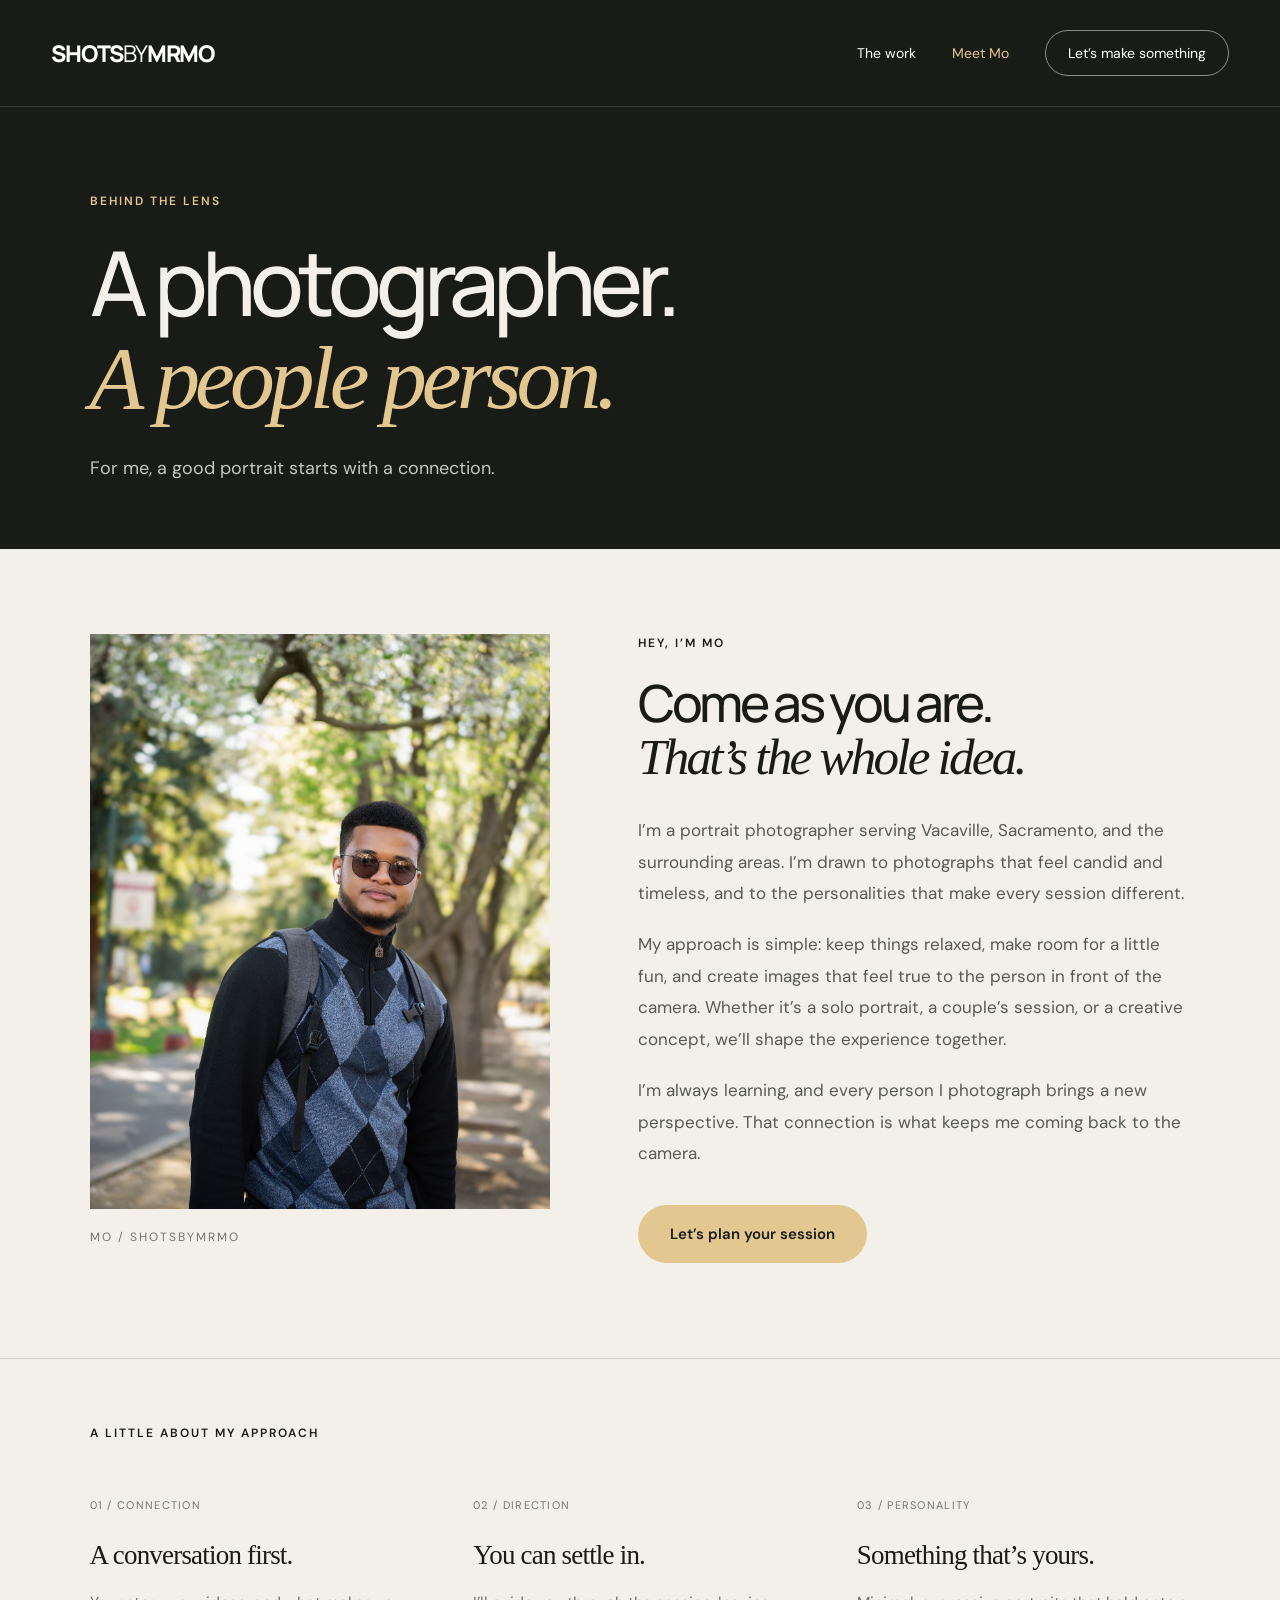
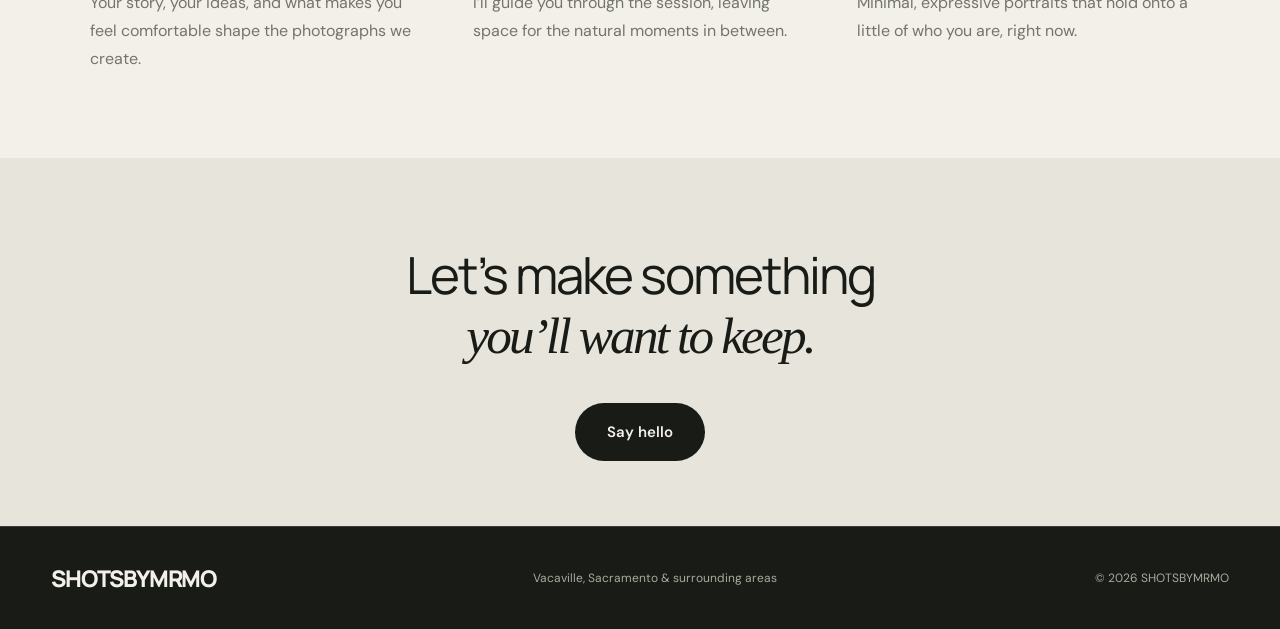
==== commit 3c2dc7b5: "Update Mo portrait and replace afternoon-light gallery photo" ====
--- a/about_me.html
+++ b/about_me.html
@@ -1,3 +1,3 @@
 <!doctype html>
-<html lang="en"><head><meta charset="utf-8"><meta name="viewport" content="width=device-width,initial-scale=1"><title>Meet Mo — SHOTSBYMRMO</title><meta name="description" content="Meet Mo, the photographer behind SHOTSBYMRMO. Relaxed, personal portrait sessions in Northern California."><meta name="theme-color" content="#191b17"><link rel="icon" type="image/svg+xml" href="data:image/svg+xml,%3Csvg xmlns='http://www.w3.org/2000/svg' viewBox='0 0 64 64'%3E%3Crect width='64' height='64' rx='14' fill='%23191b17'/%3E%3Ctext x='32' y='44' text-anchor='middle' font-family='Georgia' font-size='40' fill='%23edd8af'%3Em%3C/text%3E%3C/svg%3E"><link rel="stylesheet" href="style.css?v=2"></head>
-<body class="inner-page"><a class="skip" href="#content">Skip to content</a><header class="header"><a href="index.html" class="brand" aria-label="Shots by Mr Mo home">SHOTS<span>BY</span>MRMO</a><nav aria-label="Main navigation"><a href="index.html#work">The work</a><a href="about_me.html">Meet Mo</a><a href="contact.html" class="nav-book">Let’s make something</a></nav><button class="menu-toggle" aria-expanded="false" aria-controls="mobile-nav">Menu</button></header><nav id="mobile-nav" class="mobile-nav" aria-label="Mobile navigation" hidden><a href="index.html#work">The work</a><a href="about_me.html">Meet Mo</a><a href="contact.html">Book a session</a></nav><main id="content" class="inner-main"><section class="page-title"><p class="eyebrow">BEHIND THE LENS</p><h1>A photographer.<br><em>A people person.</em></h1><p>For me, a good portrait starts with a connection.</p></section><section class="about-layout"><figure class="about-portrait"><img src="assets/mo-profile.jpg" alt="Portrait of Mo wearing a navy suit and tie" width="600" height="600"><figcaption>MO / SHOTSBYMRMO</figcaption></figure><div class="bio"><p class="eyebrow">HEY, I’M MO</p><h2>Come as you are.<br><em>That’s the whole idea.</em></h2><p>I’m a portrait photographer serving Vacaville, Sacramento, and the surrounding areas. I’m drawn to photographs that feel candid and timeless, and to the personalities that make every session different.</p><p>My approach is simple: keep things relaxed, make room for a little fun, and create images that feel true to the person in front of the camera. Whether it’s a solo portrait, a couple’s session, or a creative concept, we’ll shape the experience together.</p><p>I’m always learning, and every person I photograph brings a new perspective. That connection is what keeps me coming back to the camera.</p><a class="button" href="contact.html">Let’s plan your session</a></div></section><section class="about-values"><p class="eyebrow">A LITTLE ABOUT MY APPROACH</p><div class="process-grid"><article><span>01 / CONNECTION</span><h3>A conversation first.</h3><p>Your story, your ideas, and what makes you feel comfortable shape the photographs we create.</p></article><article><span>02 / DIRECTION</span><h3>You can settle in.</h3><p>I’ll guide you through the session, leaving space for the natural moments in between.</p></article><article><span>03 / PERSONALITY</span><h3>Something that’s yours.</h3><p>Minimal, expressive portraits that hold onto a little of who you are, right now.</p></article></div></section><section class="inner-note"><p>Let’s make something<br><em>you’ll want to keep.</em></p><a class="button" href="contact.html">Say hello</a></section></main><footer><a class="brand" href="index.html">SHOTSBYMRMO</a><span>Vacaville, Sacramento & surrounding areas</span><span>© <span id="year">2026</span> SHOTSBYMRMO</span></footer><script src="pages.js"></script></body></html>+<html lang="en"><head><meta charset="utf-8"><meta name="viewport" content="width=device-width,initial-scale=1"><title>Meet Mo — SHOTSBYMRMO</title><meta name="description" content="Meet Mo, the photographer behind SHOTSBYMRMO. Relaxed, personal portrait sessions in Northern California."><meta name="theme-color" content="#191b17"><link rel="icon" type="image/svg+xml" href="data:image/svg+xml,%3Csvg xmlns='http://www.w3.org/2000/svg' viewBox='0 0 64 64'%3E%3Crect width='64' height='64' rx='14' fill='%23191b17'/%3E%3Ctext x='32' y='44' text-anchor='middle' font-family='Georgia' font-size='40' fill='%23edd8af'%3Em%3C/text%3E%3C/svg%3E"><link rel="stylesheet" href="style.css?v=3"></head>
+<body class="inner-page"><a class="skip" href="#content">Skip to content</a><header class="header"><a href="index.html" class="brand" aria-label="Shots by Mr Mo home">SHOTS<span>BY</span>MRMO</a><nav aria-label="Main navigation"><a href="index.html#work">The work</a><a href="about_me.html">Meet Mo</a><a href="contact.html" class="nav-book">Let’s make something</a></nav><button class="menu-toggle" aria-expanded="false" aria-controls="mobile-nav">Menu</button></header><nav id="mobile-nav" class="mobile-nav" aria-label="Mobile navigation" hidden><a href="index.html#work">The work</a><a href="about_me.html">Meet Mo</a><a href="contact.html">Book a session</a></nav><main id="content" class="inner-main"><section class="page-title"><p class="eyebrow">BEHIND THE LENS</p><h1>A photographer.<br><em>A people person.</em></h1><p>For me, a good portrait starts with a connection.</p></section><section class="about-layout"><figure class="about-portrait"><img src="assets/mo-outdoor.jpg" alt="Portrait of Mo outdoors beneath leafy trees" width="1429" height="2000"><figcaption>MO / SHOTSBYMRMO</figcaption></figure><div class="bio"><p class="eyebrow">HEY, I’M MO</p><h2>Come as you are.<br><em>That’s the whole idea.</em></h2><p>I’m a portrait photographer serving Vacaville, Sacramento, and the surrounding areas. I’m drawn to photographs that feel candid and timeless, and to the personalities that make every session different.</p><p>My approach is simple: keep things relaxed, make room for a little fun, and create images that feel true to the person in front of the camera. Whether it’s a solo portrait, a couple’s session, or a creative concept, we’ll shape the experience together.</p><p>I’m always learning, and every person I photograph brings a new perspective. That connection is what keeps me coming back to the camera.</p><a class="button" href="contact.html">Let’s plan your session</a></div></section><section class="about-values"><p class="eyebrow">A LITTLE ABOUT MY APPROACH</p><div class="process-grid"><article><span>01 / CONNECTION</span><h3>A conversation first.</h3><p>Your story, your ideas, and what makes you feel comfortable shape the photographs we create.</p></article><article><span>02 / DIRECTION</span><h3>You can settle in.</h3><p>I’ll guide you through the session, leaving space for the natural moments in between.</p></article><article><span>03 / PERSONALITY</span><h3>Something that’s yours.</h3><p>Minimal, expressive portraits that hold onto a little of who you are, right now.</p></article></div></section><section class="inner-note"><p>Let’s make something<br><em>you’ll want to keep.</em></p><a class="button" href="contact.html">Say hello</a></section></main><footer><a class="brand" href="index.html">SHOTSBYMRMO</a><span>Vacaville, Sacramento & surrounding areas</span><span>© <span id="year">2026</span> SHOTSBYMRMO</span></footer><script src="pages.js"></script></body></html>
--- a/style.css
+++ b/style.css
@@ -8,3 +8,5 @@
 /* Shared editorial pages */
 .inner-page{background:var(--paper)}.inner-page .header{position:relative;background:var(--ink)}.inner-page .header a[aria-current=page]{color:var(--gold)}.inner-main{max-width:1600px;margin:auto}.page-title{padding:85px 7% 65px;background:var(--ink);color:var(--paper)}.page-title .eyebrow{color:var(--gold)}.page-title h1{font-size:clamp(54px,7vw,106px);margin:25px 0 30px}.page-title h1 em{color:var(--gold)}.page-title>p:last-child{font-size:18px;line-height:1.7;color:#c6c8bd}.contact-layout{padding:85px 7% 95px;display:grid;grid-template-columns:1.1fr 1fr;gap:10%;align-items:start}.form-wrap>h2{font-family:Georgia,serif;font-size:38px;letter-spacing:-1px;margin:18px 0 36px}.form-wrap>.eyebrow{color:#6d715f}.inquiry-form{display:grid;gap:24px}.inquiry-form label{display:block;font-size:14px;font-weight:500;margin-bottom:10px}.inquiry-form input,.inquiry-form textarea{width:100%;border:1px solid #a7ab9b;border-radius:4px;background:#fff9;color:var(--ink);padding:16px;font:inherit;line-height:1.5}.inquiry-form input::placeholder,.inquiry-form textarea::placeholder{color:#73766c}.inquiry-form input:focus,.inquiry-form textarea:focus{outline:2px solid #6c7556;outline-offset:2px}.inquiry-form textarea{resize:vertical;min-height:150px}.inquiry-form .button{border:none;justify-self:start;min-height:54px}.form-alternative{font-size:14px;line-height:1.8;color:#62685b;margin-top:28px}.form-alternative a{display:inline-block;text-decoration:underline;text-underline-offset:4px}.photographer-card{background:#252c22;color:var(--paper)}.photographer-card>img{width:100%;height:auto;aspect-ratio:1;object-fit:cover}.photographer-caption{padding:32px}.photographer-caption .eyebrow{color:var(--gold);font-size:12px}.photographer-caption h2{font-size:45px;margin:20px 0}.photographer-caption h2 em{color:var(--gold)}.photographer-caption p{font-size:16px;line-height:1.8;color:#c6c8bd}.photographer-caption a{display:inline-block;font-size:14px;border-bottom:1px solid #8c917e;padding-bottom:6px;margin-top:25px}.inner-note{background:#e6e4db;padding:65px 7%;text-align:center}.inner-note>p{font-family:'Manrope',sans-serif;font-size:clamp(32px,4vw,55px);letter-spacing:-2px;line-height:1.15;margin:22px 0}.inner-note .button{margin-top:15px;background:var(--ink);color:var(--paper)}.about-layout{display:grid;grid-template-columns:1fr 1.2fr;gap:8%;padding:85px 7% 95px;align-items:start}.about-portrait{margin:0}.about-portrait img{width:100%;height:auto}.about-portrait figcaption{font-size:12px;letter-spacing:2px;padding-top:20px;color:var(--muted)}.bio h2{font-size:clamp(38px,4vw,60px);margin:23px 0 32px}.bio>p:not(.eyebrow){font-size:17px;line-height:1.85;color:#555b4f;margin-bottom:20px}.bio .button{margin-top:15px}.about-values{padding:65px 7% 85px;border-top:1px solid #191b1726}.inner-page footer{margin-top:0}
 @media(max-width:700px){.page-title{padding:55px 7% 50px}.page-title h1{font-size:clamp(48px,11vw,70px)}.page-title>p:last-child{font-size:16px}.contact-layout,.about-layout{grid-template-columns:1fr;gap:45px;padding:50px 7% 60px}.form-wrap>h2{font-size:33px}.photographer-caption{padding:27px}.about-portrait{max-width:460px}.bio h2{font-size:42px}.about-values{padding:50px 7%}.inner-page .mobile-nav{top:85px}.inner-note>p{letter-spacing:-1px}.inner-page footer>span{line-height:1.6}}
+
+.photographer-card>img,.about-portrait img{aspect-ratio:4/5;object-fit:cover;object-position:center 45%}
